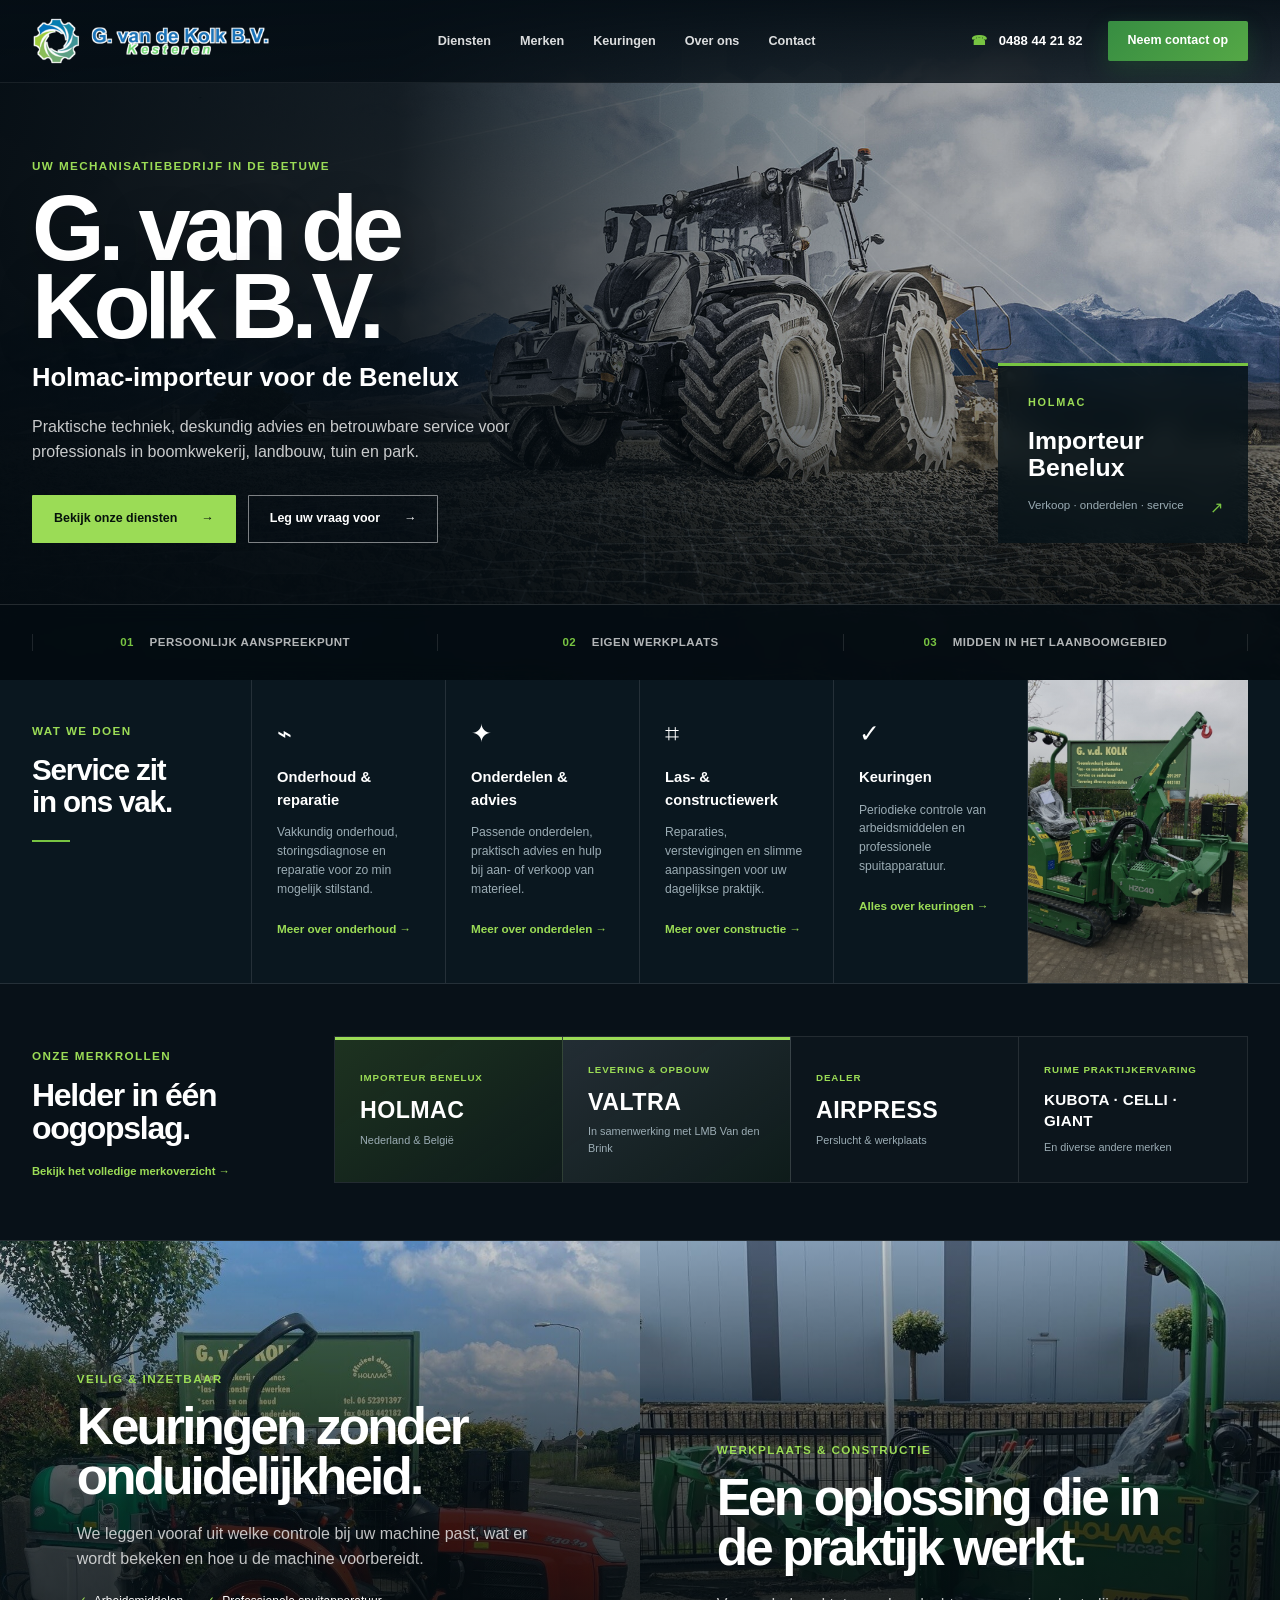
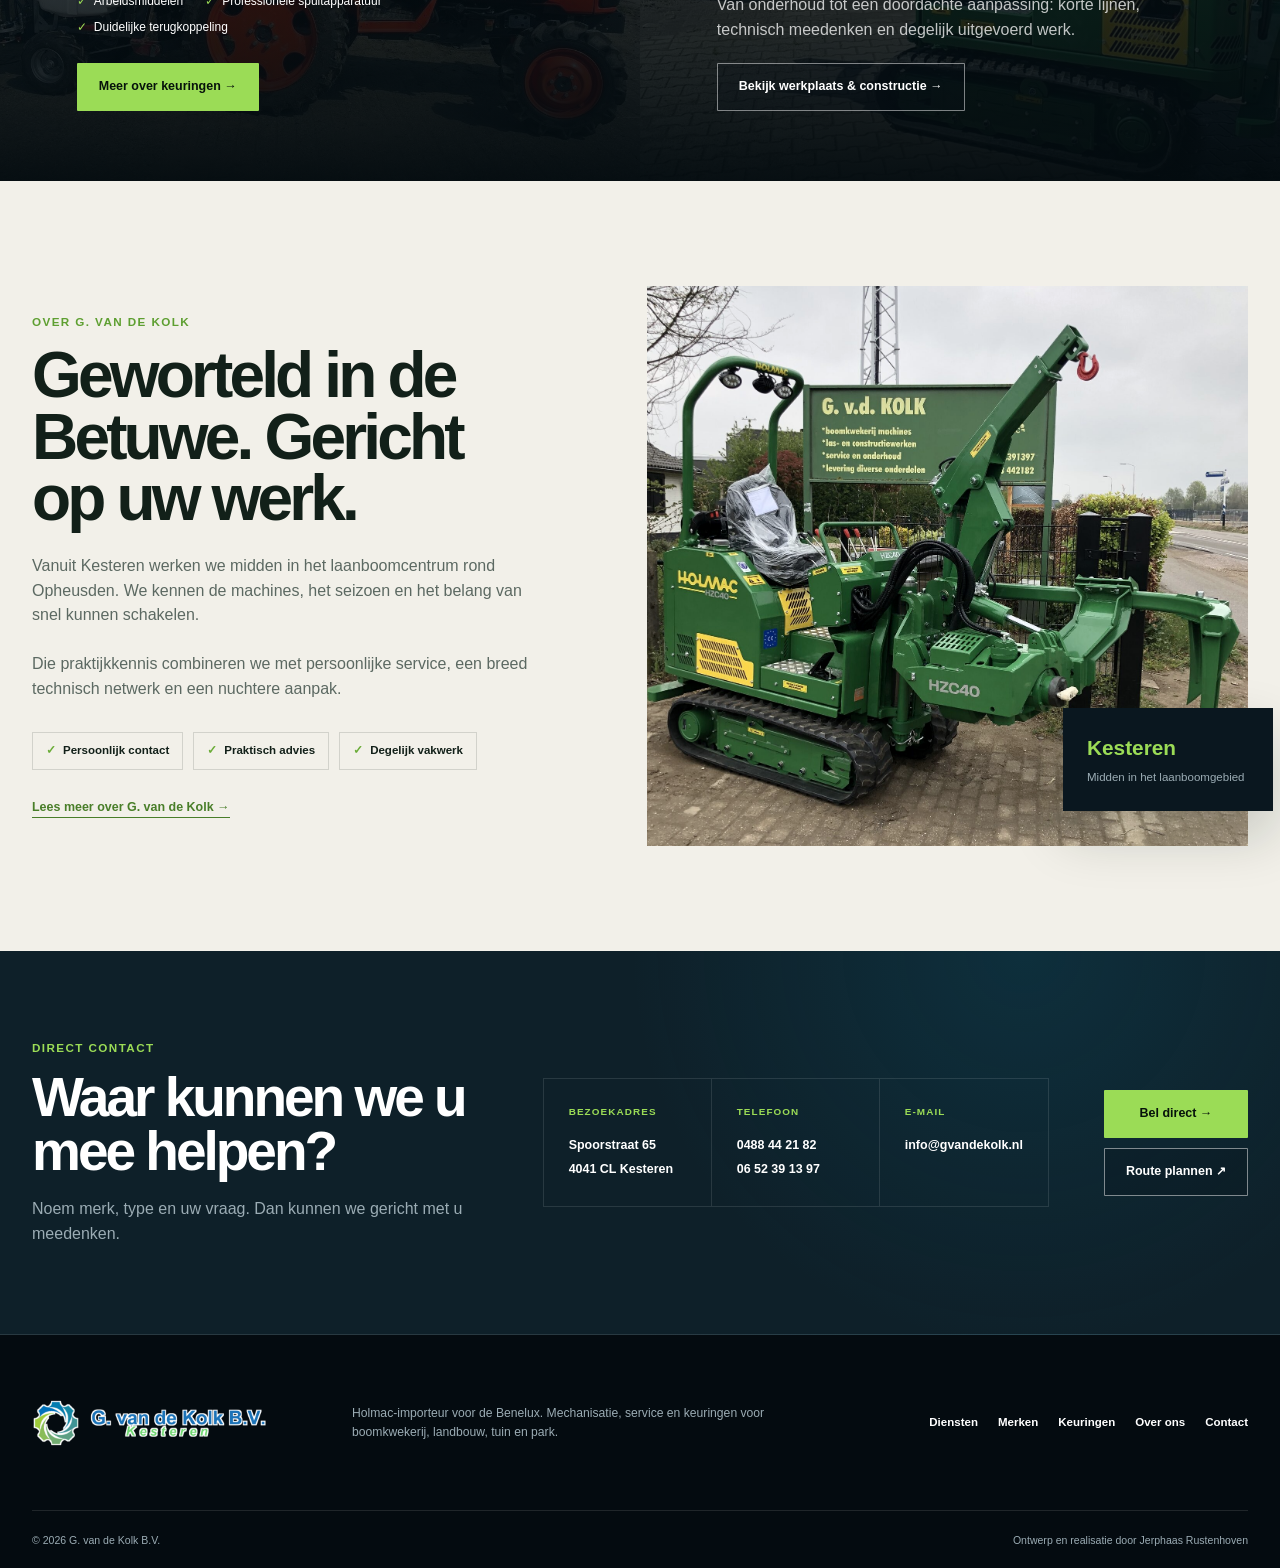
==== index.html @ 6b0a61cb "Publiceer tijdelijke proefsite" ====
<!doctype html>
<html lang="nl">
<head>
  <meta charset="utf-8" />
  <meta name="viewport" content="width=device-width, initial-scale=1" />
  <meta name="description" content="G. van de Kolk B.V. in Kesteren: Holmac-importeur voor de Benelux, mechanisatie, service, onderhoud, constructiewerk, onderdelen en keuringen." />
  <meta name="robots" content="noindex, nofollow, noarchive" />
  <meta name="theme-color" content="#08131b" />
  <title>G. van de Kolk B.V. | Holmac-importeur Benelux</title>
  <link rel="canonical" href="https://www.gvandekolk.nl/" />
  <meta property="og:locale" content="nl_NL" />
  <meta property="og:type" content="website" />
  <meta property="og:title" content="G. van de Kolk B.V. | Holmac-importeur Benelux" />
  <meta property="og:description" content="Mechanisatie, service, constructiewerk, onderdelen en keuringen. Holmac-importeur voor Nederland en België." />
  <meta property="og:url" content="https://www.gvandekolk.nl/" />
  <link rel="icon" href="assets/logo-gvd-kolk.png" type="image/png" />
  <link rel="preload" href="assets/old-site-media/valtra-n-series-hero.jpg" as="image" fetchpriority="high" />
  <script>document.documentElement.classList.add('js');</script>
  <link rel="stylesheet" href="dark.css?v=20260715-5" />
  <script src="app.js?v=20260714-4" defer></script>
  <script type="application/ld+json">
    {
      "@context": "https://schema.org",
      "@type": "LocalBusiness",
      "name": "G. van de Kolk B.V.",
      "url": "https://www.gvandekolk.nl/",
      "logo": "https://www.gvandekolk.nl/assets/logo-gvd-kolk.png",
      "description": "Holmac-importeur voor de Benelux en mechanisatiebedrijf voor boomkwekerij, landbouw, tuin en park.",
      "telephone": "+31 488 442182",
      "email": "info@gvandekolk.nl",
      "address": {
        "@type": "PostalAddress",
        "streetAddress": "Spoorstraat 65",
        "postalCode": "4041 CL",
        "addressLocality": "Kesteren",
        "addressCountry": "NL"
      },
      "areaServed": ["Nederland", "België"]
    }
  </script>
</head>
<body class="dark-site">
  <a class="skip-link" href="#inhoud">Direct naar de inhoud</a>

  <header class="site-header" data-header>
    <div class="shell header-inner">
      <a class="brand" href="#top" aria-label="G. van de Kolk B.V. - naar boven">
        <img src="assets/logo-gvd-kolk.png" width="700" height="144" alt="G. van de Kolk B.V." />
      </a>
      <button class="menu-button" type="button" aria-expanded="false" aria-controls="main-nav" data-menu-button>
        <span></span><span></span><span></span><span class="sr-only">Menu</span>
      </button>
      <nav class="main-nav" id="main-nav" aria-label="Hoofdnavigatie" data-menu>
        <a href="diensten.html">Diensten</a>
        <a href="merken.html">Merken</a>
        <a href="keuringen.html">Keuringen</a>
        <a href="over-ons.html">Over ons</a>
        <a href="#contact">Contact</a>
      </nav>
      <a class="header-phone" href="tel:+31488442182"><span aria-hidden="true">☎</span> 0488 44 21 82</a>
      <a class="header-cta" href="#contact">Neem contact op</a>
    </div>
  </header>

  <main id="inhoud">
    <section class="hero-v2" id="top" aria-labelledby="hero-title">
      <div class="hero-v2-image" role="img" aria-label="Valtra N-serie trekker aan het werk in het veld"></div>
      <div class="hero-v2-overlay"></div>
      <div class="shell hero-v2-inner">
        <div class="hero-v2-copy reveal">
          <p class="hero-kicker">Uw mechanisatiebedrijf in de Betuwe</p>
          <h1 id="hero-title">G. van de<br />Kolk B.V.</h1>
          <strong class="hero-subtitle">Holmac-importeur voor de Benelux</strong>
          <p>Praktische techniek, deskundig advies en betrouwbare service voor professionals in boomkwekerij, landbouw, tuin en park.</p>
          <div class="button-row">
            <a class="button button-primary" href="diensten.html">Bekijk onze diensten <span aria-hidden="true">→</span></a>
            <a class="button button-ghost" href="#contact">Leg uw vraag voor <span aria-hidden="true">→</span></a>
          </div>
        </div>
        <a class="hero-importer reveal reveal-delay" href="merken.html">
          <span>HOLMAC</span>
          <strong>Importeur<br />Benelux</strong>
          <small>Verkoop · onderdelen · service</small>
          <i aria-hidden="true">↗</i>
        </a>
      </div>
      <div class="hero-v2-bottom">
        <div class="shell hero-bottom-inner">
          <span><b>01</b> Persoonlijk aanspreekpunt</span>
          <span><b>02</b> Eigen werkplaats</span>
          <span><b>03</b> Midden in het laanboomgebied</span>
        </div>
      </div>
    </section>

    <section class="service-band" id="diensten" aria-labelledby="services-title">
      <div class="shell service-band-grid">
        <div class="service-band-title reveal">
          <p class="section-label">Wat we doen</p>
          <h2 id="services-title">Service zit<br />in ons vak.</h2>
          <span class="accent-line"></span>
        </div>
        <article class="service-mini reveal reveal-delay">
          <span class="service-icon" aria-hidden="true">⌁</span>
          <h3>Onderhoud &amp; reparatie</h3>
          <p>Vakkundig onderhoud, storingsdiagnose en reparatie voor zo min mogelijk stilstand.</p>
          <a href="diensten.html#onderhoud">Meer over onderhoud →</a>
        </article>
        <article class="service-mini reveal">
          <span class="service-icon" aria-hidden="true">✦</span>
          <h3>Onderdelen &amp; advies</h3>
          <p>Passende onderdelen, praktisch advies en hulp bij aan- of verkoop van materieel.</p>
          <a href="diensten.html#onderdelen">Meer over onderdelen →</a>
        </article>
        <article class="service-mini reveal reveal-delay">
          <span class="service-icon" aria-hidden="true">⌗</span>
          <h3>Las- &amp; constructiewerk</h3>
          <p>Reparaties, verstevigingen en slimme aanpassingen voor uw dagelijkse praktijk.</p>
          <a href="diensten.html#constructie">Meer over constructie →</a>
        </article>
        <article class="service-mini reveal">
          <span class="service-icon" aria-hidden="true">✓</span>
          <h3>Keuringen</h3>
          <p>Periodieke controle van arbeidsmiddelen en professionele spuitapparatuur.</p>
          <a href="keuringen.html">Alles over keuringen →</a>
        </article>
        <div class="service-band-image" role="img" aria-label="Holmac boomkwekerijmachine"></div>
      </div>
    </section>

    <section class="brand-band" id="merkpartners" aria-labelledby="brands-title">
      <div class="shell brand-band-inner">
        <div class="brand-band-heading reveal">
          <p class="section-label">Onze merkrollen</p>
          <h2 id="brands-title">Helder in één oogopslag.</h2>
          <a class="band-link" href="merken.html">Bekijk het volledige merkoverzicht →</a>
        </div>
        <div class="brand-role-grid">
          <article class="brand-role brand-role-featured reveal">
            <span>Importeur Benelux</span><strong>HOLMAC</strong><small>Nederland &amp; België</small>
          </article>
          <article class="brand-role brand-role-featured brand-role-valtra reveal reveal-delay">
            <span>Levering &amp; opbouw</span><strong>VALTRA</strong><small>In samenwerking met LMB Van den Brink</small>
          </article>
          <article class="brand-role reveal">
            <span>Dealer</span><strong>AIRPRESS</strong><small>Perslucht &amp; werkplaats</small>
          </article>
          <article class="brand-role brand-role-more reveal reveal-delay">
            <span>Ruime praktijkervaring</span><strong>KUBOTA · CELLI · GIANT</strong><small>En diverse andere merken</small>
          </article>
        </div>
      </div>
    </section>

    <section class="feature-grid" aria-label="Keuringen en werkplaats">
      <article class="feature-panel feature-keuringen reveal">
        <div class="feature-panel-image feature-image-keuringen"></div>
        <div class="feature-panel-shade"></div>
        <div class="feature-panel-content">
          <p class="section-label">Veilig &amp; inzetbaar</p>
          <h2>Keuringen zonder onduidelijkheid.</h2>
          <p>We leggen vooraf uit welke controle bij uw machine past, wat er wordt bekeken en hoe u de machine voorbereidt.</p>
          <ul><li>Arbeidsmiddelen</li><li>Professionele spuitapparatuur</li><li>Duidelijke terugkoppeling</li></ul>
          <a class="button button-primary" href="keuringen.html">Meer over keuringen →</a>
        </div>
      </article>
      <article class="feature-panel feature-workshop reveal reveal-delay">
        <div class="feature-panel-image feature-image-workshop"></div>
        <div class="feature-panel-shade"></div>
        <div class="feature-panel-content">
          <p class="section-label">Werkplaats &amp; constructie</p>
          <h2>Een oplossing die in de praktijk werkt.</h2>
          <p>Van onderhoud tot een doordachte aanpassing: korte lijnen, technisch meedenken en degelijk uitgevoerd werk.</p>
          <a class="button button-ghost" href="diensten.html#constructie">Bekijk werkplaats &amp; constructie →</a>
        </div>
      </article>
    </section>

    <section class="about-v2" id="over-ons" aria-labelledby="about-title">
      <div class="shell about-v2-grid">
        <div class="about-v2-copy reveal">
          <p class="section-label">Over G. van de Kolk</p>
          <h2 id="about-title">Geworteld in de Betuwe. Gericht op uw werk.</h2>
          <p>Vanuit Kesteren werken we midden in het laanboomcentrum rond Opheusden. We kennen de machines, het seizoen en het belang van snel kunnen schakelen.</p>
          <p>Die praktijkkennis combineren we met persoonlijke service, een breed technisch netwerk en een nuchtere aanpak.</p>
          <div class="about-checks"><span>Persoonlijk contact</span><span>Praktisch advies</span><span>Degelijk vakwerk</span></div>
          <a class="about-more" href="over-ons.html">Lees meer over G. van de Kolk →</a>
        </div>
        <div class="about-v2-visual reveal reveal-delay">
          <img src="assets/old-site-media/IMG_6449-scaled.jpg" width="1553" height="1600" loading="lazy" decoding="async" alt="Holmac machine bij G. van de Kolk" />
          <div><strong>Kesteren</strong><span>Midden in het laanboomgebied</span></div>
        </div>
      </div>
    </section>

    <section class="contact-v2" id="contact" aria-labelledby="contact-title">
      <div class="shell contact-v2-grid">
        <div class="contact-v2-title reveal">
          <p class="section-label">Direct contact</p>
          <h2 id="contact-title">Waar kunnen we u mee helpen?</h2>
          <p>Noem merk, type en uw vraag. Dan kunnen we gericht met u meedenken.</p>
        </div>
        <div class="contact-v2-details reveal reveal-delay">
          <div><span>Bezoekadres</span><strong>Spoorstraat 65<br />4041 CL Kesteren</strong></div>
          <div><span>Telefoon</span><strong><a href="tel:+31488442182">0488 44 21 82</a><br /><a href="tel:+31652391397">06 52 39 13 97</a></strong></div>
          <div><span>E-mail</span><strong><a href="mailto:info@gvandekolk.nl">info@gvandekolk.nl</a></strong></div>
        </div>
        <div class="contact-v2-actions reveal">
          <a class="button button-primary" href="tel:+31488442182">Bel direct →</a>
          <a class="button button-ghost" href="https://www.google.com/maps/search/?api=1&amp;query=Spoorstraat+65+Kesteren" target="_blank" rel="noreferrer">Route plannen ↗</a>
        </div>
      </div>
    </section>
  </main>

  <footer class="site-footer">
    <div class="shell footer-main">
      <a class="brand footer-brand" href="#top"><img src="assets/logo-gvd-kolk.png" width="700" height="144" loading="lazy" decoding="async" alt="G. van de Kolk B.V." /></a>
      <p>Holmac-importeur voor de Benelux. Mechanisatie, service en keuringen voor boomkwekerij, landbouw, tuin en park.</p>
      <nav aria-label="Voettekst navigatie"><a href="diensten.html">Diensten</a><a href="merken.html">Merken</a><a href="keuringen.html">Keuringen</a><a href="over-ons.html">Over ons</a><a href="#contact">Contact</a></nav>
    </div>
    <div class="shell footer-bottom"><span>© <span data-year></span> G. van de Kolk B.V.</span><span>Ontwerp en realisatie door Jerphaas Rustenhoven</span></div>
  </footer>
</body>
</html>
---- dark.css ----
:root {
  --night: #071119;
  --night-2: #0a171f;
  --night-3: #0e2029;
  --panel: #10232d;
  --green: #78c442;
  --green-bright: #9bdc56;
  --blue: #098ecb;
  --white: #fff;
  --text: #e7edf0;
  --muted: #9bacb4;
  --line: rgba(255,255,255,.11);
  --shell: min(1280px, calc(100% - 64px));
}

* { box-sizing: border-box; }
html { scroll-behavior: smooth; }
body { margin: 0; color: var(--text); background: var(--night); font-family: "Segoe UI Variable", "Segoe UI", Arial, sans-serif; line-height: 1.55; -webkit-font-smoothing: antialiased; }
img { display: block; max-width: 100%; }
a { color: inherit; text-decoration: none; }
button { font: inherit; }
:focus-visible { outline: 3px solid var(--green-bright); outline-offset: 4px; }
.shell { width: var(--shell); margin-inline: auto; }
.sr-only { position: absolute; width: 1px; height: 1px; padding: 0; margin: -1px; overflow: hidden; clip: rect(0,0,0,0); white-space: nowrap; border: 0; }
.skip-link { position: fixed; top: 10px; left: 10px; z-index: 1000; padding: 11px 16px; color: var(--night); background: var(--green-bright); transform: translateY(-150%); }
.skip-link:focus { transform: translateY(0); }

.site-header { position: fixed; inset: 0 0 auto; z-index: 100; border-bottom: 1px solid rgba(255,255,255,.08); background: linear-gradient(180deg, rgba(5,14,21,.97), rgba(5,14,21,.82)); transition: background .25s ease, box-shadow .25s ease; }
.site-header.is-scrolled { background: rgba(5,14,21,.97); box-shadow: 0 12px 34px rgba(0,0,0,.28); backdrop-filter: blur(16px); }
.header-inner { min-height: 82px; display: grid; grid-template-columns: 250px 1fr auto auto; gap: 25px; align-items: center; }
.brand img { width: 238px; height: auto; }
.main-nav { display: flex; justify-content: center; align-items: center; gap: 29px; }
.main-nav a { position: relative; padding: 29px 0 27px; color: rgba(255,255,255,.86); font-size: .79rem; font-weight: 750; }
.main-nav a::after { content: ""; position: absolute; left: 0; right: 100%; bottom: 20px; height: 2px; background: var(--green); transition: right .2s ease; }
.main-nav a:hover, .main-nav a:focus-visible { color: white; }
.main-nav a:hover::after, .main-nav a:focus-visible::after { right: 0; }
.header-phone { color: white; font-size: .82rem; font-weight: 750; white-space: nowrap; }
.header-phone span { margin-right: 8px; color: var(--green); }
.header-cta { min-height: 40px; display: inline-flex; align-items: center; justify-content: center; padding: 0 20px; border-radius: 2px; color: white; background: linear-gradient(135deg, #378d42, #55a846); font-size: .78rem; font-weight: 800; box-shadow: 0 8px 25px rgba(43,139,57,.24); transition: transform .2s ease, filter .2s ease; }
.header-cta:hover { transform: translateY(-2px); filter: brightness(1.1); }
.menu-button { display: none; width: 46px; height: 46px; border: 1px solid rgba(255,255,255,.28); background: transparent; }
.menu-button > span:not(.sr-only) { display: block; width: 22px; height: 2px; margin: 5px auto; background: white; transition: transform .2s ease, opacity .2s ease; }

.hero-v2 { position: relative; min-height: 680px; display: flex; align-items: center; overflow: hidden; background: #0b151b; }
.hero-v2-image { position: absolute; inset: 0; background: url("assets/old-site-media/valtra-n-series-hero.jpg") 50% 52% / cover no-repeat; animation: heroDrift 16s ease-in-out infinite alternate; }
.hero-v2-overlay { position: absolute; inset: 0; background: linear-gradient(90deg, rgba(4,12,18,.98) 0%, rgba(4,12,18,.91) 31%, rgba(4,12,18,.42) 62%, rgba(4,12,18,.16) 100%), linear-gradient(0deg, rgba(3,10,14,.78), transparent 52%); }
.hero-v2-inner { position: relative; z-index: 2; display: grid; grid-template-columns: minmax(0, 620px) 1fr; gap: 80px; align-items: end; padding: 125px 0 105px; }
.hero-v2-copy { max-width: 610px; }
.hero-kicker, .section-label { margin: 0 0 14px; color: var(--green-bright); font-size: .73rem; font-weight: 850; letter-spacing: .12em; text-transform: uppercase; }
.hero-v2 h1 { margin: 0; color: white; font-size: clamp(4.7rem, 7.3vw, 7.2rem); line-height: .83; letter-spacing: -.065em; text-shadow: 0 10px 38px rgba(0,0,0,.28); }
.hero-subtitle { display: block; margin-top: 18px; color: white; font-size: clamp(1.25rem, 2vw, 1.75rem); line-height: 1.2; }
.hero-v2-copy > p:last-of-type { max-width: 530px; margin: 22px 0 0; color: rgba(255,255,255,.78); font-size: 1rem; }
.button-row { display: flex; flex-wrap: wrap; gap: 12px; margin-top: 30px; }
.button { min-height: 48px; display: inline-flex; align-items: center; justify-content: center; gap: 24px; padding: 0 21px; border: 1px solid transparent; border-radius: 1px; font-size: .78rem; font-weight: 800; transition: transform .2s ease, background .2s ease, border-color .2s ease; }
.button:hover { transform: translateY(-2px); }
.button-primary { color: #06120b; background: var(--green-bright); }
.button-primary:hover { background: #b3eb75; }
.button-ghost { color: white; border-color: rgba(255,255,255,.48); background: rgba(8,18,24,.25); }
.button-ghost:hover { border-color: white; background: rgba(255,255,255,.11); }
.hero-importer { position: relative; align-self: end; justify-self: end; width: 250px; padding: 28px 30px; border-top: 3px solid var(--green); background: rgba(6,18,24,.83); box-shadow: 0 24px 60px rgba(0,0,0,.3); backdrop-filter: blur(12px); transition: transform .25s ease, background .25s ease; }
.hero-importer:hover { transform: translateY(-5px); background: rgba(8,28,34,.94); }
.hero-importer span { display: block; color: var(--green-bright); font-size: .68rem; font-weight: 900; letter-spacing: .16em; }
.hero-importer strong { display: block; margin-top: 18px; color: white; font-size: 1.55rem; line-height: 1.08; }
.hero-importer small { display: block; margin-top: 15px; color: var(--muted); font-size: .72rem; }
.hero-importer i { position: absolute; right: 25px; bottom: 22px; color: var(--green); font-style: normal; }
.hero-v2-bottom { position: absolute; z-index: 3; inset: auto 0 0; border-top: 1px solid rgba(255,255,255,.13); background: rgba(4,13,19,.84); backdrop-filter: blur(10px); }
.hero-bottom-inner { min-height: 75px; display: grid; grid-template-columns: repeat(3, 1fr); align-items: center; }
.hero-bottom-inner span { padding: 0 30px; border-left: 1px solid var(--line); color: rgba(255,255,255,.7); font-size: .72rem; font-weight: 750; letter-spacing: .04em; text-transform: uppercase; text-align: center; }
.hero-bottom-inner span:last-child { border-right: 1px solid var(--line); }
.hero-bottom-inner b { margin-right: 12px; color: var(--green); }

.service-band { border-bottom: 1px solid var(--line); background: var(--night-2); }
.service-band-grid { min-height: 265px; display: grid; grid-template-columns: 220px repeat(4, minmax(0,1fr)) 220px; }
.service-band-title, .service-mini { padding: 42px 25px; border-right: 1px solid var(--line); }
.service-band-title { padding-left: 0; }
.service-band-title h2 { margin: 0; color: white; font-size: 1.85rem; line-height: 1.08; letter-spacing: -.04em; }
.accent-line { display: block; width: 38px; height: 2px; margin-top: 22px; background: var(--green); }
.service-mini { position: relative; transition: background .25s ease, transform .25s ease; }
.service-mini:hover { z-index: 2; background: rgba(255,255,255,.035); transform: translateY(-4px); }
.service-icon { display: block; margin-bottom: 19px; color: white; font-size: 1.55rem; line-height: 1; }
.service-mini h3 { margin: 0; color: white; font-size: .92rem; }
.service-mini p { margin: 12px 0 17px; color: var(--muted); font-size: .76rem; }
.service-mini a { color: var(--green-bright); font-size: .73rem; font-weight: 800; }
.service-band-image { background: linear-gradient(rgba(7,16,22,.08), rgba(7,16,22,.45)), url("assets/old-site-media/IMG_6449-scaled.jpg") center 48% / cover no-repeat; }

.brand-band { padding: 52px 0 57px; border-bottom: 1px solid var(--line); background: #081118; }
.brand-band-inner { display: grid; grid-template-columns: 260px 1fr; gap: 42px; align-items: end; }
.brand-band-heading h2 { margin: 0; color: white; font-size: 2rem; line-height: 1.05; letter-spacing: -.04em; }
.band-link { display: inline-block; margin-top: 17px; color: var(--green-bright); font-size: .7rem; font-weight: 800; }
.brand-role-grid { display: grid; grid-template-columns: repeat(4, 1fr); border: 1px solid var(--line); }
.brand-role { min-height: 145px; display: flex; flex-direction: column; justify-content: center; padding: 25px; border-right: 1px solid var(--line); background: rgba(255,255,255,.015); transition: background .25s ease, transform .25s ease; }
.brand-role:last-child { border-right: 0; }
.brand-role:hover { z-index: 2; background: rgba(255,255,255,.05); transform: translateY(-3px); }
.brand-role-featured { box-shadow: inset 0 3px 0 var(--green-bright); background: linear-gradient(145deg, rgba(120,196,66,.19), rgba(120,196,66,.05)); }
.brand-role-valtra { background: linear-gradient(145deg, rgba(143,158,166,.2), rgba(120,196,66,.06)); }
.brand-role span { color: var(--green-bright); font-size: .61rem; font-weight: 850; letter-spacing: .09em; text-transform: uppercase; }
.brand-role strong { margin-top: 13px; color: white; font-size: 1.45rem; line-height: 1.1; letter-spacing: .02em; }
.brand-role small { margin-top: 8px; color: var(--muted); font-size: .68rem; }
.brand-role-more strong { font-size: .95rem; line-height: 1.35; }

.feature-grid { display: grid; grid-template-columns: 1fr 1fr; background: #050d12; }
.feature-panel { position: relative; min-height: 540px; display: flex; align-items: flex-end; overflow: hidden; }
.feature-panel-image, .feature-panel-shade { position: absolute; inset: 0; }
.feature-panel-image { background-position: center; background-size: cover; transition: transform .8s ease; }
.feature-panel:hover .feature-panel-image { transform: scale(1.035); }
.feature-image-keuringen { background-image: url("assets/old-site-media/Kubota-spuit.jpg"); background-position: center 56%; }
.feature-image-workshop { background-image: url("assets/old-site-media/Holmac-HZC-32-40.jpg"); }
.feature-panel-shade { background: linear-gradient(0deg, rgba(3,11,15,.98) 0%, rgba(4,13,18,.78) 49%, rgba(4,13,18,.2) 100%); }
.feature-panel-content { position: relative; z-index: 2; max-width: 630px; padding: 70px clamp(38px, 6vw, 90px); }
.feature-panel-content h2 { max-width: 510px; margin: 0; color: white; font-size: clamp(2.2rem, 4vw, 3.5rem); line-height: .98; letter-spacing: -.055em; }
.feature-panel-content > p:not(.section-label) { max-width: 520px; margin: 20px 0; color: rgba(255,255,255,.75); }
.feature-panel-content ul { display: flex; flex-wrap: wrap; gap: 8px 22px; margin: 0 0 26px; padding: 0; color: white; font-size: .75rem; list-style: none; }
.feature-panel-content li::before { content: "✓"; margin-right: 7px; color: var(--green-bright); }

.about-v2 { padding: 105px 0; background: #f2f0e9; color: #122019; }
.about-v2-grid { display: grid; grid-template-columns: minmax(0, .85fr) minmax(420px, 1fr); gap: 105px; align-items: center; }
.about-v2 .section-label { color: #5e9f31; }
.about-v2 h2 { max-width: 610px; margin: 0; font-size: clamp(2.8rem, 5vw, 4.75rem); line-height: .96; letter-spacing: -.06em; }
.about-v2-copy > p:not(.section-label) { max-width: 620px; margin: 24px 0 0; color: #5c6962; }
.about-checks { display: flex; flex-wrap: wrap; gap: 10px; margin-top: 30px; }
.about-checks span { padding: 9px 13px; border: 1px solid rgba(18,32,25,.14); font-size: .72rem; font-weight: 800; }
.about-checks span::before { content: "✓"; margin-right: 7px; color: #6aac37; }
.about-more { display: inline-block; margin-top: 28px; color: #497e29; border-bottom: 1px solid currentColor; font-size: .78rem; font-weight: 850; }
.about-v2-visual { position: relative; min-height: 560px; }
.about-v2-visual img { width: 100%; height: 560px; object-fit: cover; object-position: center 42%; filter: saturate(.85) contrast(1.03); }
.about-v2-visual > div { position: absolute; right: -25px; bottom: 35px; width: 210px; padding: 24px; color: white; background: var(--night-2); box-shadow: 0 24px 55px rgba(12,28,20,.2); }
.about-v2-visual strong, .about-v2-visual span { display: block; }
.about-v2-visual strong { color: var(--green-bright); font-size: 1.3rem; }
.about-v2-visual span { margin-top: 5px; color: var(--muted); font-size: .72rem; }

.contact-v2 { padding: 88px 0; border-bottom: 1px solid var(--line); background: radial-gradient(circle at 80% 0%, rgba(13,107,137,.2), transparent 36%), var(--night-3); }
.contact-v2-grid { display: grid; grid-template-columns: minmax(0, .9fr) minmax(440px, 1fr) auto; gap: 55px; align-items: center; }
.contact-v2 h2 { max-width: 560px; margin: 0; color: white; font-size: clamp(2.3rem, 4.3vw, 4rem); line-height: .98; letter-spacing: -.055em; }
.contact-v2-title > p:last-child { max-width: 500px; margin: 18px 0 0; color: var(--muted); }
.contact-v2-details { display: grid; grid-template-columns: repeat(3, 1fr); border: 1px solid var(--line); }
.contact-v2-details > div { min-height: 125px; padding: 25px; border-right: 1px solid var(--line); }
.contact-v2-details > div:last-child { border-right: 0; }
.contact-v2-details span { display: block; margin-bottom: 12px; color: var(--green-bright); font-size: .62rem; font-weight: 850; letter-spacing: .11em; text-transform: uppercase; }
.contact-v2-details strong { color: white; font-size: .78rem; line-height: 1.65; }
.contact-v2-actions { display: flex; flex-direction: column; gap: 10px; }

.site-footer { color: var(--muted); background: #040b10; }
.footer-main { min-height: 175px; display: grid; grid-template-columns: 260px 1fr auto; gap: 60px; align-items: center; }
.footer-brand img { width: 235px; }
.footer-main p { max-width: 430px; font-size: .76rem; }
.footer-main nav { display: flex; flex-wrap: wrap; gap: 20px; color: white; font-size: .72rem; font-weight: 750; }
.footer-main nav a:hover { color: var(--green-bright); }
.footer-bottom { min-height: 58px; display: flex; align-items: center; justify-content: space-between; border-top: 1px solid var(--line); font-size: .66rem; }

.reveal { opacity: 1; transform: none; transition: opacity .65s ease, transform .65s ease; }
.js .reveal { opacity: 0; transform: translateY(22px); }
.js .reveal.is-visible { opacity: 1; transform: translateY(0); }
.reveal-delay { transition-delay: .12s; }
@keyframes heroDrift { from { transform: scale(1.01); } to { transform: scale(1.055); } }

/* Shared content pages */
.main-nav a[aria-current="page"] { color: white; }
.main-nav a[aria-current="page"]::after { right: 0; }
.subpage-hero { position: relative; min-height: 560px; display: flex; align-items: flex-end; overflow: hidden; background-color: var(--night); background-position: center; background-size: cover; }
.subpage-hero-services { background-image: url("assets/old-site-media/IMG_6449-scaled.jpg"); background-position: center 47%; }
.subpage-hero-brands { background-image: url("assets/old-site-media/valtra-n-series-hero.jpg"); background-position: center 52%; }
.subpage-hero-about { background-image: url("assets/old-site-media/Holmac-zomer-2025.jpg"); background-position: center 42%; }
.subpage-hero-overlay { position: absolute; inset: 0; background: linear-gradient(90deg, rgba(4,12,18,.96) 0%, rgba(4,12,18,.75) 48%, rgba(4,12,18,.28) 100%), linear-gradient(0deg, rgba(4,12,18,.75), transparent 52%); }
.subpage-hero-inner { position: relative; z-index: 2; padding: 175px 0 85px; }
.breadcrumb { display: flex; align-items: center; gap: 8px; margin-bottom: 36px; color: rgba(255,255,255,.58); font-size: .72rem; }
.breadcrumb a { color: var(--green-bright); }
.subpage-hero h1 { max-width: 950px; margin: 0; color: white; font-size: clamp(3.8rem, 7vw, 6.5rem); line-height: .91; letter-spacing: -.065em; }
.subpage-hero-inner > p:last-child { max-width: 700px; margin: 24px 0 0; color: rgba(255,255,255,.78); font-size: 1.08rem; }

.content-section { padding: 105px 0; }
.content-light { color: #122019; background: #f2f0e9; }
.content-light .section-label { color: #5d9e31; }
.split-intro { display: grid; grid-template-columns: minmax(0, .8fr) minmax(0, 1.2fr); gap: 100px; align-items: start; }
.split-intro h2, .section-heading-wide h2 { margin: 0; font-size: clamp(2.8rem, 5vw, 4.7rem); line-height: .96; letter-spacing: -.06em; }
.split-intro-copy { padding-top: 30px; }
.split-intro-copy > p { margin: 0 0 20px; color: #5c6962; font-size: 1rem; }
.split-intro-copy .button { margin-top: 14px; }
.section-heading-wide { display: flex; justify-content: space-between; gap: 70px; align-items: end; margin-bottom: 52px; }
.section-heading-wide > p { max-width: 480px; margin: 0 0 8px; color: var(--muted); }
.content-light .section-heading-wide > p { color: #5c6962; }

.detail-service-grid { display: grid; grid-template-columns: 1fr 1fr; margin-top: 80px; border: 1px solid rgba(18,32,25,.14); }
.detail-service-card { min-height: 480px; padding: 55px; border-right: 1px solid rgba(18,32,25,.14); border-bottom: 1px solid rgba(18,32,25,.14); background: #fff; }
.detail-service-card:nth-child(even) { border-right: 0; }
.detail-service-card:nth-last-child(-n+2) { border-bottom: 0; }
.detail-number { display: inline-flex; align-items: center; justify-content: center; width: 42px; height: 42px; margin-bottom: 35px; color: #18251d; background: var(--green-bright); font-size: .7rem; font-weight: 900; }
.detail-service-card h2 { max-width: 520px; margin: 0; font-size: 2.25rem; line-height: 1.05; letter-spacing: -.045em; }
.detail-service-card > p { max-width: 590px; margin: 19px 0; color: #5c6962; }
.detail-service-card ul, .partner-detail-card ul { display: grid; gap: 10px; margin: 24px 0 30px; padding: 0; list-style: none; }
.detail-service-card li, .partner-detail-card li { padding-top: 10px; border-top: 1px solid rgba(18,32,25,.12); font-size: .82rem; font-weight: 700; }
.detail-service-card li::before, .partner-detail-card li::before { content: "✓"; margin-right: 10px; color: #68aa36; }
.detail-service-card > a, .partner-detail-card > a { color: #518b2d; font-size: .78rem; font-weight: 850; }
.detail-service-card-image { background-position: center; background-size: cover; }
.detail-image-maintenance { background-image: linear-gradient(rgba(6,17,23,.12), rgba(6,17,23,.38)), url("assets/old-site-media/IMG_7558-scaled.jpg"); }

.sector-detail-section { padding: 100px 0; background: var(--night-2); }
.sector-detail-grid { display: grid; grid-template-columns: repeat(3, 1fr); }
.sector-detail { position: relative; min-height: 430px; display: flex; align-items: flex-end; overflow: hidden; padding: 36px; border-right: 1px solid var(--line); background-position: center; background-size: cover; }
.sector-detail:last-child { border-right: 0; }
.sector-detail::after { content: ""; position: absolute; inset: 0; background: linear-gradient(0deg, rgba(3,11,15,.96), rgba(4,13,18,.12)); }
.sector-detail-boom { background-image: url("assets/old-site-media/Holmac-HZC-32-40.jpg"); }
.sector-detail-land { background-image: url("assets/old-site-media/IMG_7558-scaled.jpg"); }
.sector-detail-park { background-image: url("assets/old-site-media/Kubota-B2311-1.jpg"); }
.sector-detail > span { position: absolute; z-index: 2; top: 26px; right: 28px; color: var(--green-bright); font-size: .72rem; font-weight: 900; }
.sector-detail > div { position: relative; z-index: 2; }
.sector-detail h3 { margin: 0; color: white; font-size: 1.55rem; }
.sector-detail p { margin: 10px 0 0; color: rgba(255,255,255,.7); font-size: .82rem; }

.process-detail-grid { display: grid; grid-template-columns: repeat(4, 1fr); margin-top: 55px; padding: 0; border: 1px solid rgba(18,32,25,.14); list-style: none; }
.process-detail-grid li { min-height: 240px; padding: 34px; border-right: 1px solid rgba(18,32,25,.14); background: #fff; }
.process-detail-grid li:last-child { border-right: 0; }
.process-detail-grid span { color: #68aa36; font-size: .7rem; font-weight: 900; }
.process-detail-grid h3 { margin: 40px 0 8px; font-size: 1.1rem; }
.process-detail-grid p { margin: 0; color: #5c6962; font-size: .82rem; }

.brand-feature-section { padding: 105px 0; background: var(--night-2); }
.brand-feature-grid { display: grid; grid-template-columns: minmax(0, .85fr) minmax(480px, 1.15fr); gap: 90px; align-items: center; }
.brand-feature-copy h2 { margin: 0; color: white; font-size: clamp(4.8rem, 8vw, 7.7rem); line-height: .9; letter-spacing: -.06em; }
.brand-feature-copy > p:not(.section-label) { max-width: 600px; margin: 22px 0 0; color: var(--muted); }
.brand-capabilities { display: flex; flex-wrap: wrap; gap: 9px; margin: 30px 0; }
.brand-capabilities span { padding: 9px 12px; border: 1px solid var(--line); color: white; font-size: .7rem; font-weight: 750; }
.brand-feature-visual { position: relative; min-height: 640px; }
.brand-feature-visual img { width: 100%; height: 640px; object-fit: cover; object-position: center 42%; }
.brand-feature-visual > div { position: absolute; left: -30px; bottom: 35px; min-width: 210px; padding: 24px; border-top: 3px solid var(--green); background: rgba(5,16,22,.94); }
.brand-feature-visual span, .brand-feature-visual strong { display: block; }
.brand-feature-visual span { color: var(--muted); font-size: .68rem; text-transform: uppercase; }
.brand-feature-visual strong { margin-top: 6px; color: white; font-size: 1.55rem; }
.partner-detail-grid { display: grid; grid-template-columns: minmax(0, 1.28fr) minmax(330px, .72fr); margin-top: 62px; border: 1px solid rgba(18,32,25,.14); }
.partner-detail-card { min-height: 620px; padding: 55px; border-right: 1px solid rgba(18,32,25,.14); background: white; }
.partner-detail-card:last-child { border-right: 0; }
.partner-detail-card > span { display: inline-block; padding: 7px 10px; color: #102018; background: var(--green-bright); font-size: .65rem; font-weight: 900; letter-spacing: .09em; text-transform: uppercase; }
.partner-detail-card h2 { margin: 35px 0 0; font-size: 3rem; letter-spacing: -.04em; }
.partner-detail-card > p { color: #5c6962; }
.partner-detail-valtra { position: relative; display: flex; align-items: flex-end; overflow: hidden; padding: 0; color: white; background: #08131b url("assets/old-site-media/valtra-n-series-hero.jpg") 64% center / cover no-repeat; }
.partner-detail-valtra::after { content: ""; position: absolute; inset: 0; background: linear-gradient(0deg, rgba(3,11,15,.98) 0%, rgba(3,11,15,.9) 43%, rgba(3,11,15,.16) 82%), linear-gradient(90deg, rgba(3,11,15,.55), transparent 70%); }
.partner-detail-valtra-content { position: relative; z-index: 2; width: 100%; padding: 280px 55px 48px; }
.partner-detail-valtra-content > span { display: inline-block; padding: 7px 10px; color: #102018; background: var(--green-bright); font-size: .65rem; font-weight: 900; letter-spacing: .09em; text-transform: uppercase; }
.partner-detail-valtra h2 { margin: 24px 0 12px; color: white; font-size: clamp(3.8rem, 6vw, 5.8rem); line-height: .9; }
.partner-detail-valtra-content > p { max-width: 720px; margin: 0 0 12px; color: rgba(255,255,255,.74); }
.partner-detail-valtra-content > .partner-detail-lead { color: white; font-size: 1.02rem; font-weight: 700; }
.partner-detail-valtra ul { grid-template-columns: 1fr 1fr; gap: 8px 24px; margin: 24px 0 26px; }
.partner-detail-valtra li { border-color: rgba(255,255,255,.18); color: white; }
.partner-detail-valtra a { color: var(--green-bright); font-size: .78rem; font-weight: 850; }
.partner-detail-airpress { background: #f9faf5; }

.experience-section { padding: 100px 0; background: var(--night-2); }
.experience-grid { display: grid; grid-template-columns: minmax(0, .7fr) minmax(0, 1.3fr); gap: 80px; align-items: center; }
.experience-grid h2 { margin: 0; color: white; font-size: clamp(2.8rem, 5vw, 4.6rem); line-height: .96; letter-spacing: -.06em; }
.experience-grid p { max-width: 590px; color: var(--muted); }
.experience-brands { display: grid; grid-template-columns: repeat(4, 1fr); border: 1px solid var(--line); }
.experience-brands span { min-height: 92px; display: flex; align-items: center; justify-content: center; border-right: 1px solid var(--line); border-bottom: 1px solid var(--line); color: white; font-size: .8rem; font-weight: 850; letter-spacing: .06em; }
.experience-brands span:nth-child(4n) { border-right: 0; }
.experience-brands span:nth-last-child(-n+4) { border-bottom: 0; }

.story-grid { display: grid; grid-template-columns: minmax(0, .8fr) minmax(480px, 1.2fr); gap: 100px; align-items: center; }
.story-copy h2 { margin: 0; font-size: clamp(3.5rem, 6vw, 5.8rem); line-height: .93; letter-spacing: -.065em; }
.story-copy > p:not(.section-label) { max-width: 620px; margin: 22px 0 0; color: #5c6962; }
.story-visual { position: relative; min-height: 620px; }
.story-visual img:first-child { width: 68%; height: 430px; object-fit: cover; }
.story-visual img:nth-child(2) { position: absolute; right: 0; bottom: 0; width: 48%; height: 390px; object-fit: cover; }
.story-visual > div { position: absolute; left: 30px; bottom: 40px; width: 230px; padding: 23px; color: white; background: var(--night-2); }
.story-visual strong, .story-visual span { display: block; }
.story-visual strong { color: var(--green-bright); font-size: 1.35rem; }
.story-visual span { margin-top: 5px; color: var(--muted); font-size: .7rem; }

.values-section { padding: 100px 0; background: var(--night-2); }
.values-grid { display: grid; grid-template-columns: repeat(3, 1fr); border: 1px solid var(--line); }
.value-card { min-height: 310px; padding: 42px; border-right: 1px solid var(--line); }
.value-card:last-child { border-right: 0; }
.value-card span { color: var(--green-bright); font-size: .7rem; font-weight: 900; }
.value-card h3 { margin: 55px 0 12px; color: white; font-size: 1.5rem; }
.value-card p { margin: 0; color: var(--muted); }

.region-section { padding: 105px 0; color: #122019; background: #e8eadf; }
.region-grid { display: grid; grid-template-columns: 1fr 1fr; gap: 95px; align-items: center; }
.region-image img { width: 100%; height: 620px; object-fit: cover; object-position: center 44%; }
.region-copy .section-label { color: #5d9e31; }
.region-copy h2 { margin: 0; font-size: clamp(3rem, 5.4vw, 5rem); line-height: .95; letter-spacing: -.06em; }
.region-copy > p:not(.section-label) { margin: 22px 0 0; color: #5c6962; }
.region-facts { display: grid; grid-template-columns: repeat(3, 1fr); margin-top: 38px; border: 1px solid rgba(18,32,25,.14); }
.region-facts span { padding: 20px; border-right: 1px solid rgba(18,32,25,.14); color: #68726b; font-size: .68rem; }
.region-facts span:last-child { border-right: 0; }
.region-facts strong { display: block; margin-bottom: 5px; color: #1b2a21; font-size: .95rem; }

/* Dark treatment for the detailed inspections page */
.dark-site .section { --muted: #5c6962; --line: rgba(18,32,25,.14); --forest: #10241b; --cream: #f4f1e9; --paper: #fbfaf6; color: #122019; }
.dark-site .page-hero { background-color: var(--night); }
.dark-site .page-hero::before { filter: saturate(.75) contrast(1.05); }
.dark-site .services-section, .dark-site .prepare-section, .dark-site .faq-section { background: #f2f0e9; color: #122019; }
.dark-site .section:not(.services-section):not(.prepare-section):not(.faq-section) { background: #fbfaf6; color: #122019; }
.dark-site .inspection-detail { box-shadow: 0 16px 40px rgba(9,24,18,.09); }
.dark-site .contact-section { background: var(--night-3); }

@media (max-width: 1180px) {
  .header-inner { grid-template-columns: 220px 1fr auto; }
  .header-cta { display: none; }
  .service-band-grid { grid-template-columns: 200px repeat(4, 1fr); }
  .service-band-image { display: none; }
  .brand-band-inner { grid-template-columns: 1fr; }
  .contact-v2-grid { grid-template-columns: 1fr; }
  .contact-v2-actions { flex-direction: row; }
  .split-intro, .story-grid, .region-grid { gap: 55px; }
  .detail-service-card, .partner-detail-card { padding: 42px; }
  .brand-feature-grid { gap: 55px; }
}

@media (max-width: 960px) {
  :root { --shell: min(calc(100% - 42px), 760px); }
  .header-inner { min-height: 74px; grid-template-columns: 1fr auto; }
  .brand img { width: 205px; }
  .header-phone { display: none; }
  .menu-button { display: block; grid-column: 2; }
  .menu-button[aria-expanded="true"] > span:nth-child(1) { transform: translateY(7px) rotate(45deg); }
  .menu-button[aria-expanded="true"] > span:nth-child(2) { opacity: 0; }
  .menu-button[aria-expanded="true"] > span:nth-child(3) { transform: translateY(-7px) rotate(-45deg); }
  .main-nav { position: absolute; top: 74px; left: 0; right: 0; display: none; flex-direction: column; gap: 0; align-items: stretch; padding: 15px var(--shell-gutter, 21px) 25px; background: rgba(5,14,21,.98); box-shadow: 0 24px 35px rgba(0,0,0,.3); }
  .main-nav.is-open { display: flex; }
  .main-nav a { padding: 14px 21px; border-bottom: 1px solid var(--line); }
  .main-nav a::after { display: none; }
  .hero-v2 { min-height: 760px; }
  .hero-v2-inner { grid-template-columns: 1fr; padding: 135px 0 135px; }
  .hero-importer { display: none; }
  .hero-bottom-inner { grid-template-columns: 1fr 1fr; }
  .hero-bottom-inner span { min-height: 58px; display: flex; align-items: center; justify-content: center; }
  .hero-bottom-inner span:last-child { display: none; }
  .service-band-grid { grid-template-columns: 1fr 1fr; }
  .service-band-title { grid-column: 1 / -1; padding-left: 0; border-bottom: 1px solid var(--line); }
  .service-mini { min-height: 250px; }
  .brand-role-grid { grid-template-columns: 1fr 1fr; }
  .brand-role:nth-child(2) { border-right: 0; }
  .brand-role:nth-child(-n+2) { border-bottom: 1px solid var(--line); }
  .feature-grid { grid-template-columns: 1fr; }
  .feature-panel { min-height: 520px; }
  .about-v2-grid { grid-template-columns: 1fr; gap: 55px; }
  .about-v2-visual { min-height: 460px; }
  .about-v2-visual img { height: 460px; }
  .contact-v2-details { grid-template-columns: 1fr; }
  .contact-v2-details > div { min-height: auto; border-right: 0; border-bottom: 1px solid var(--line); }
  .contact-v2-details > div:last-child { border-bottom: 0; }
  .footer-main { grid-template-columns: 1fr 1fr; padding: 45px 0; }
  .footer-main nav { grid-column: 1 / -1; }
  .subpage-hero { min-height: 510px; }
  .subpage-hero-inner { padding: 145px 0 70px; }
  .split-intro, .brand-feature-grid, .experience-grid, .story-grid, .region-grid { grid-template-columns: 1fr; gap: 45px; }
  .split-intro-copy { padding-top: 0; }
  .section-heading-wide { align-items: start; flex-direction: column; gap: 22px; }
  .detail-service-grid, .partner-detail-grid { grid-template-columns: 1fr; }
  .detail-service-card { border-right: 0; }
  .detail-service-card:nth-last-child(-n+2) { border-bottom: 1px solid rgba(18,32,25,.14); }
  .detail-service-card:last-child { border-bottom: 0; }
  .detail-service-card-image { min-height: 380px; }
  .sector-detail-grid { grid-template-columns: 1fr; }
  .sector-detail { min-height: 360px; border-right: 0; border-bottom: 1px solid var(--line); }
  .sector-detail:last-child { border-bottom: 0; }
  .process-detail-grid { grid-template-columns: 1fr 1fr; }
  .process-detail-grid li:nth-child(2) { border-right: 0; }
  .process-detail-grid li:nth-child(-n+2) { border-bottom: 1px solid rgba(18,32,25,.14); }
  .brand-feature-visual { min-height: 520px; }
  .brand-feature-visual img { height: 520px; }
  .brand-feature-visual > div { left: 20px; }
  .partner-detail-card { border-right: 0; border-bottom: 1px solid rgba(18,32,25,.14); }
  .partner-detail-valtra { min-height: 680px; }
  .partner-detail-card:last-child { border-bottom: 0; }
  .experience-brands { margin-top: 10px; }
  .story-visual { min-height: 550px; }
  .values-grid { grid-template-columns: 1fr; }
  .value-card { min-height: 230px; border-right: 0; border-bottom: 1px solid var(--line); }
  .value-card:last-child { border-bottom: 0; }
  .value-card h3 { margin-top: 30px; }
  .region-image img { height: 520px; }
}

@media (max-width: 620px) {
  :root { --shell: calc(100% - 28px); }
  .hero-v2 { min-height: 700px; }
  .hero-v2-image { background-position: 64% center; }
  .hero-v2-overlay { background: linear-gradient(90deg, rgba(4,12,18,.95), rgba(4,12,18,.62)), linear-gradient(0deg, rgba(3,10,14,.7), transparent 50%); }
  .hero-v2-inner { padding: 120px 0 120px; }
  .hero-v2 h1 { font-size: clamp(3.65rem, 18.5vw, 5rem); }
  .hero-subtitle { font-size: 1.15rem; }
  .button-row, .contact-v2-actions { flex-direction: column; }
  .button { width: 100%; }
  .hero-bottom-inner span { padding: 0 8px; font-size: .58rem; }
  .hero-bottom-inner b { margin-right: 5px; }
  .service-band-grid, .brand-role-grid { grid-template-columns: 1fr; }
  .service-band-title { padding: 38px 0; }
  .service-mini { min-height: 0; padding: 32px 14px 34px 0; border-right: 0; border-bottom: 1px solid var(--line); }
  .brand-role { min-height: 125px; border-right: 0; border-bottom: 1px solid var(--line); }
  .brand-role:last-child { border-bottom: 0; }
  .feature-panel { min-height: 560px; }
  .feature-panel-content { padding: 50px 22px; }
  .feature-panel-content h2 { font-size: 2.45rem; }
  .about-v2 { padding: 75px 0; }
  .about-v2 h2 { font-size: 3.1rem; }
  .about-v2-visual { min-height: 390px; }
  .about-v2-visual img { height: 390px; }
  .about-v2-visual > div { right: 0; bottom: 0; }
  .contact-v2 { padding: 70px 0; }
  .contact-v2 h2 { font-size: 2.75rem; }
  .footer-main { grid-template-columns: 1fr; gap: 24px; }
  .footer-main nav { grid-column: auto; }
  .footer-bottom { min-height: 72px; align-items: flex-start; flex-direction: column; justify-content: center; gap: 3px; }
  .subpage-hero { min-height: 500px; }
  .subpage-hero-overlay { background: linear-gradient(90deg, rgba(4,12,18,.93), rgba(4,12,18,.62)), linear-gradient(0deg, rgba(4,12,18,.75), transparent 55%); }
  .subpage-hero-inner { padding: 125px 0 58px; }
  .breadcrumb { margin-bottom: 28px; }
  .subpage-hero h1 { font-size: clamp(3.15rem, 15vw, 4.4rem); }
  .subpage-hero-inner > p:last-child { font-size: .95rem; }
  .content-section, .sector-detail-section, .brand-feature-section, .experience-section, .values-section, .region-section { padding: 72px 0; }
  .split-intro h2, .section-heading-wide h2 { font-size: 3rem; }
  .detail-service-grid { margin-top: 52px; }
  .detail-service-card, .partner-detail-card { min-height: 0; padding: 30px 24px; }
  .partner-detail-valtra { min-height: 650px; padding: 0; background-position: 64% center; }
  .partner-detail-valtra-content { padding: 245px 24px 30px; }
  .partner-detail-valtra ul { grid-template-columns: 1fr; }
  .detail-service-card h2 { font-size: 1.85rem; }
  .detail-service-card-image { min-height: 330px; }
  .process-detail-grid { grid-template-columns: 1fr; }
  .process-detail-grid li { min-height: 200px; border-right: 0; border-bottom: 1px solid rgba(18,32,25,.14); }
  .process-detail-grid li:last-child { border-bottom: 0; }
  .brand-feature-copy h2 { font-size: 4.4rem; }
  .brand-feature-visual { min-height: 430px; }
  .brand-feature-visual img { height: 430px; }
  .brand-feature-visual > div { left: 0; bottom: 0; }
  .partner-detail-card h2 { font-size: 2.4rem; }
  .experience-grid h2, .story-copy h2, .region-copy h2 { font-size: 3.15rem; }
  .experience-brands { grid-template-columns: 1fr 1fr; }
  .experience-brands span:nth-child(2n) { border-right: 0; }
  .experience-brands span:nth-child(4n) { border-right: 0; }
  .experience-brands span:nth-last-child(-n+4) { border-bottom: 1px solid var(--line); }
  .experience-brands span:nth-last-child(-n+2) { border-bottom: 0; }
  .story-visual { min-height: 480px; }
  .story-visual img:first-child { width: 82%; height: 330px; }
  .story-visual img:nth-child(2) { width: 55%; height: 310px; }
  .story-visual > div { left: 0; bottom: 0; }
  .region-image img { height: 430px; }
  .region-facts { grid-template-columns: 1fr; }
  .region-facts span { border-right: 0; border-bottom: 1px solid rgba(18,32,25,.14); }
  .region-facts span:last-child { border-bottom: 0; }
}

@media (prefers-reduced-motion: reduce) {
  html { scroll-behavior: auto; }
  *, *::before, *::after { transition-duration: .01ms !important; animation-duration: .01ms !important; animation-iteration-count: 1 !important; }
  .js .reveal { opacity: 1; transform: none; }
}
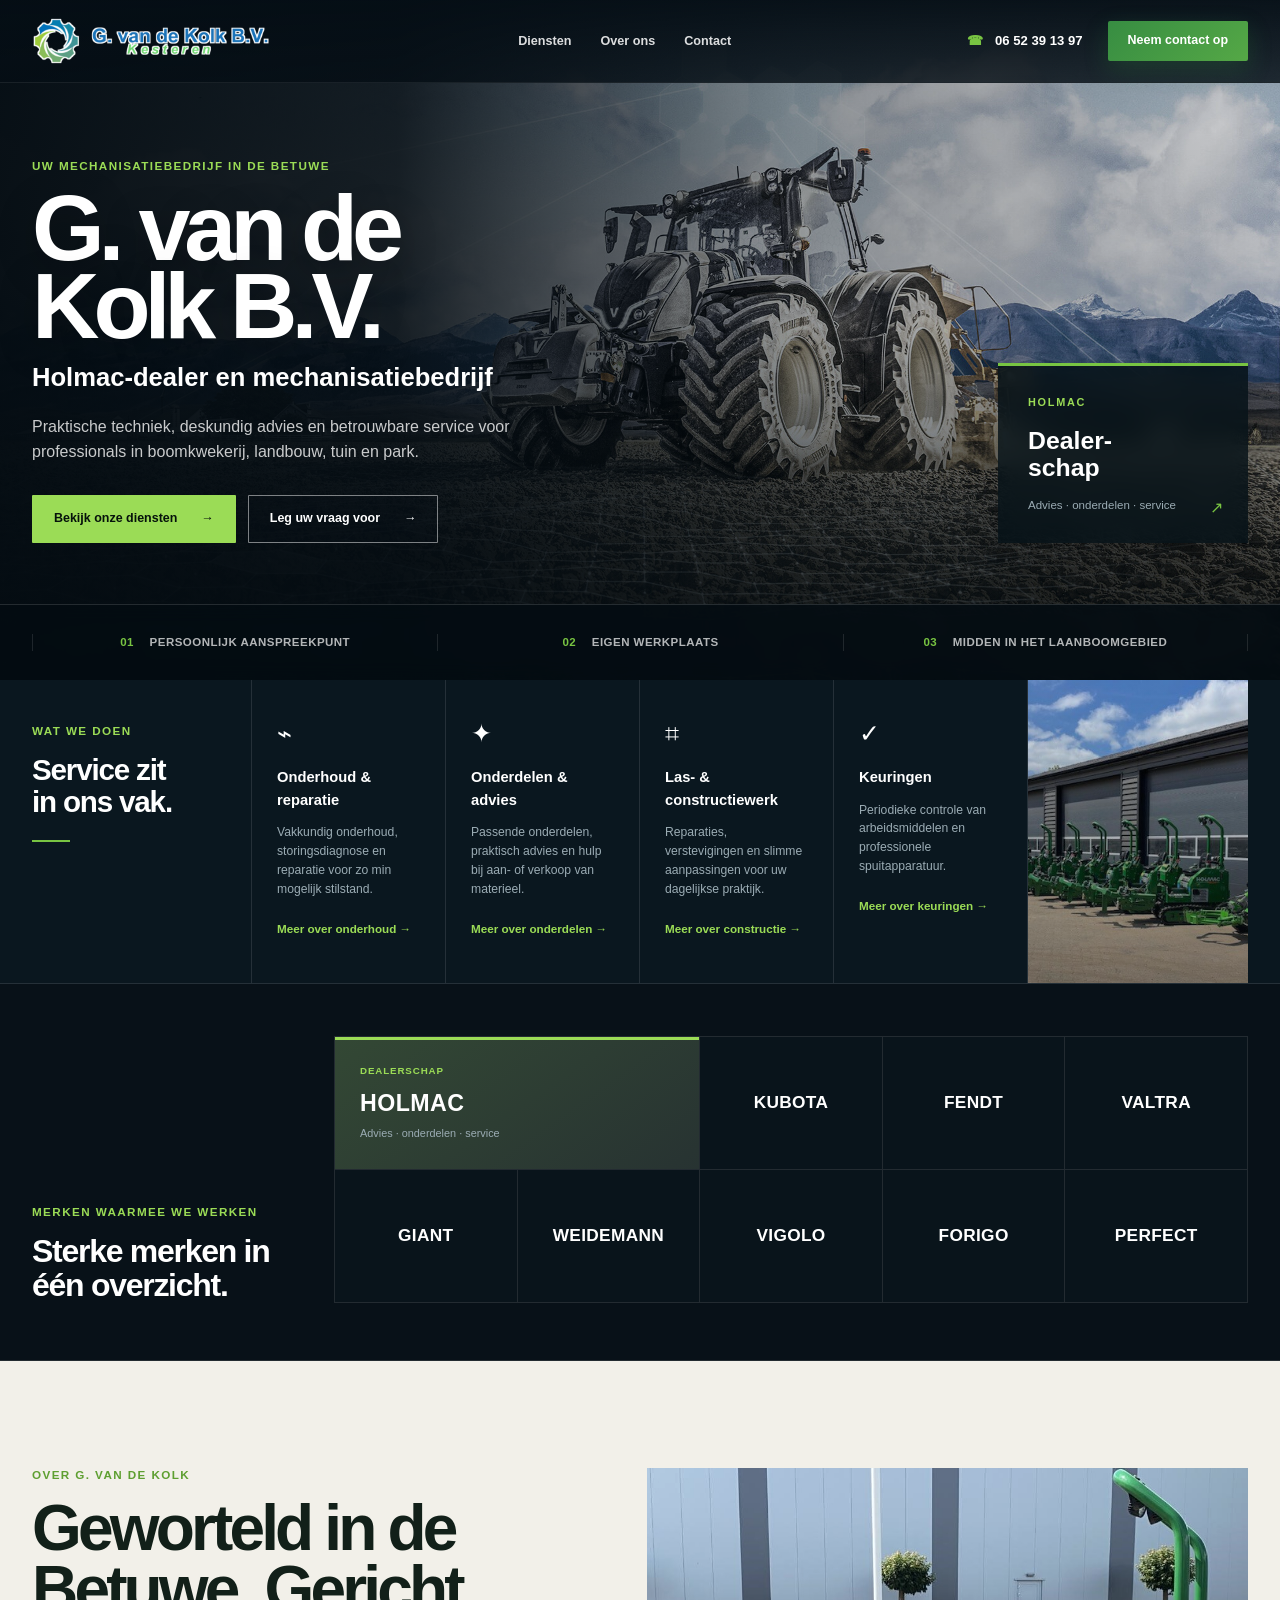
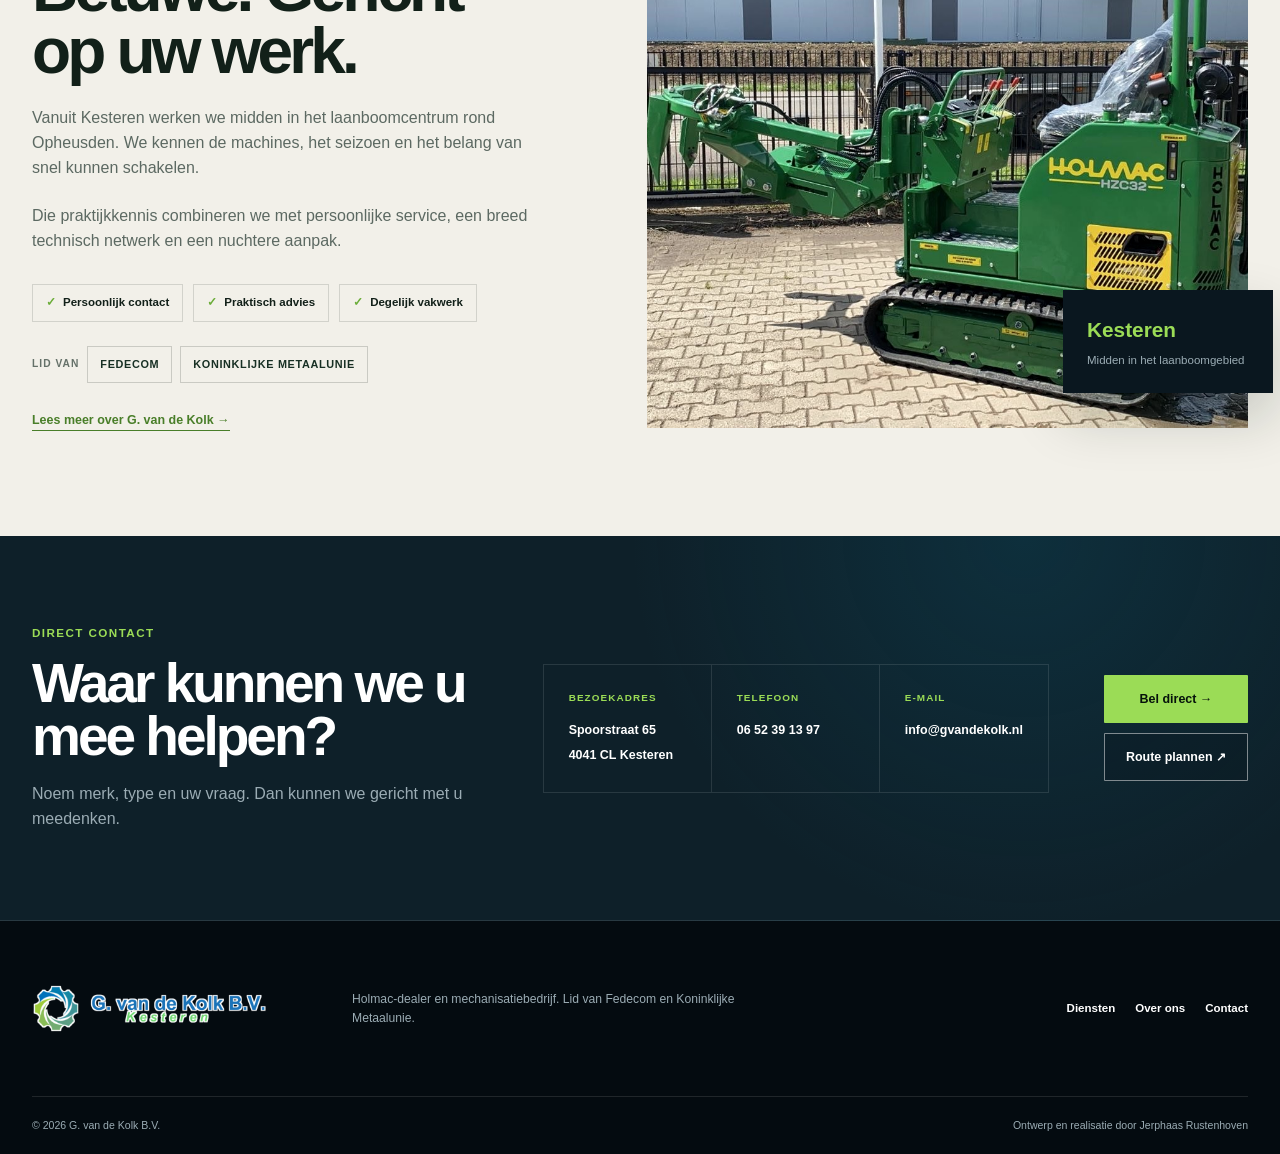
==== commit ce71bc3e: "Werk compacte proefsite bij" ====
--- a/index.html
+++ b/index.html
@@ -3,20 +3,20 @@
 <head>
   <meta charset="utf-8" />
   <meta name="viewport" content="width=device-width, initial-scale=1" />
-  <meta name="description" content="G. van de Kolk B.V. in Kesteren: Holmac-importeur voor de Benelux, mechanisatie, service, onderhoud, constructiewerk, onderdelen en keuringen." />
+  <meta name="description" content="G. van de Kolk B.V. in Kesteren: Holmac-dealer, mechanisatie, service, onderhoud, constructiewerk, onderdelen en keuringen." />
   <meta name="robots" content="noindex, nofollow, noarchive" />
   <meta name="theme-color" content="#08131b" />
-  <title>G. van de Kolk B.V. | Holmac-importeur Benelux</title>
+  <title>G. van de Kolk B.V. | Mechanisatiebedrijf Kesteren</title>
   <link rel="canonical" href="https://www.gvandekolk.nl/" />
   <meta property="og:locale" content="nl_NL" />
   <meta property="og:type" content="website" />
-  <meta property="og:title" content="G. van de Kolk B.V. | Holmac-importeur Benelux" />
-  <meta property="og:description" content="Mechanisatie, service, constructiewerk, onderdelen en keuringen. Holmac-importeur voor Nederland en België." />
+  <meta property="og:title" content="G. van de Kolk B.V. | Mechanisatiebedrijf Kesteren" />
+  <meta property="og:description" content="Holmac-dealer, mechanisatie, service, constructiewerk, onderdelen en keuringen vanuit Kesteren." />
   <meta property="og:url" content="https://www.gvandekolk.nl/" />
   <link rel="icon" href="assets/logo-gvd-kolk.png" type="image/png" />
   <link rel="preload" href="assets/old-site-media/valtra-n-series-hero.jpg" as="image" fetchpriority="high" />
   <script>document.documentElement.classList.add('js');</script>
-  <link rel="stylesheet" href="dark.css?v=20260715-5" />
+  <link rel="stylesheet" href="dark.css?v=20260716-1" />
   <script src="app.js?v=20260714-4" defer></script>
   <script type="application/ld+json">
     {
@@ -25,8 +25,8 @@
       "name": "G. van de Kolk B.V.",
       "url": "https://www.gvandekolk.nl/",
       "logo": "https://www.gvandekolk.nl/assets/logo-gvd-kolk.png",
-      "description": "Holmac-importeur voor de Benelux en mechanisatiebedrijf voor boomkwekerij, landbouw, tuin en park.",
-      "telephone": "+31 488 442182",
+      "description": "Holmac-dealer en mechanisatiebedrijf voor boomkwekerij, landbouw, tuin en park.",
+      "telephone": "+31 6 52391397",
       "email": "info@gvandekolk.nl",
       "address": {
         "@type": "PostalAddress",
@@ -34,8 +34,7 @@
         "postalCode": "4041 CL",
         "addressLocality": "Kesteren",
         "addressCountry": "NL"
-      },
-      "areaServed": ["Nederland", "België"]
+      }
     }
   </script>
 </head>
@@ -52,12 +51,10 @@
       </button>
       <nav class="main-nav" id="main-nav" aria-label="Hoofdnavigatie" data-menu>
         <a href="diensten.html">Diensten</a>
-        <a href="merken.html">Merken</a>
-        <a href="keuringen.html">Keuringen</a>
         <a href="over-ons.html">Over ons</a>
         <a href="#contact">Contact</a>
       </nav>
-      <a class="header-phone" href="tel:+31488442182"><span aria-hidden="true">☎</span> 0488 44 21 82</a>
+      <a class="header-phone" href="tel:+31652391397"><span aria-hidden="true">☎</span> 06 52 39 13 97</a>
       <a class="header-cta" href="#contact">Neem contact op</a>
     </div>
   </header>
@@ -70,17 +67,17 @@
         <div class="hero-v2-copy reveal">
           <p class="hero-kicker">Uw mechanisatiebedrijf in de Betuwe</p>
           <h1 id="hero-title">G. van de<br />Kolk B.V.</h1>
-          <strong class="hero-subtitle">Holmac-importeur voor de Benelux</strong>
+          <strong class="hero-subtitle">Holmac-dealer en mechanisatiebedrijf</strong>
           <p>Praktische techniek, deskundig advies en betrouwbare service voor professionals in boomkwekerij, landbouw, tuin en park.</p>
           <div class="button-row">
             <a class="button button-primary" href="diensten.html">Bekijk onze diensten <span aria-hidden="true">→</span></a>
             <a class="button button-ghost" href="#contact">Leg uw vraag voor <span aria-hidden="true">→</span></a>
           </div>
         </div>
-        <a class="hero-importer reveal reveal-delay" href="merken.html">
+        <a class="hero-importer reveal reveal-delay" href="#merken">
           <span>HOLMAC</span>
-          <strong>Importeur<br />Benelux</strong>
-          <small>Verkoop · onderdelen · service</small>
+          <strong>Dealer-<br />schap</strong>
+          <small>Advies · onderdelen · service</small>
           <i aria-hidden="true">↗</i>
         </a>
       </div>
@@ -122,58 +119,32 @@
           <span class="service-icon" aria-hidden="true">✓</span>
           <h3>Keuringen</h3>
           <p>Periodieke controle van arbeidsmiddelen en professionele spuitapparatuur.</p>
-          <a href="keuringen.html">Alles over keuringen →</a>
+          <a href="diensten.html#keuringen">Meer over keuringen →</a>
         </article>
         <div class="service-band-image" role="img" aria-label="Holmac boomkwekerijmachine"></div>
       </div>
     </section>
 
-    <section class="brand-band" id="merkpartners" aria-labelledby="brands-title">
+    <section class="brand-band" id="merken" aria-labelledby="brands-title">
       <div class="shell brand-band-inner">
         <div class="brand-band-heading reveal">
-          <p class="section-label">Onze merkrollen</p>
-          <h2 id="brands-title">Helder in één oogopslag.</h2>
-          <a class="band-link" href="merken.html">Bekijk het volledige merkoverzicht →</a>
+          <p class="section-label">Merken waarmee we werken</p>
+          <h2 id="brands-title">Sterke merken in één overzicht.</h2>
         </div>
-        <div class="brand-role-grid">
-          <article class="brand-role brand-role-featured reveal">
-            <span>Importeur Benelux</span><strong>HOLMAC</strong><small>Nederland &amp; België</small>
+        <div class="brand-role-grid brand-overview-grid">
+          <article class="brand-role brand-role-featured brand-role-holmac reveal">
+            <span>Dealerschap</span><strong>HOLMAC</strong><small>Advies · onderdelen · service</small>
           </article>
-          <article class="brand-role brand-role-featured brand-role-valtra reveal reveal-delay">
-            <span>Levering &amp; opbouw</span><strong>VALTRA</strong><small>In samenwerking met LMB Van den Brink</small>
-          </article>
-          <article class="brand-role reveal">
-            <span>Dealer</span><strong>AIRPRESS</strong><small>Perslucht &amp; werkplaats</small>
-          </article>
-          <article class="brand-role brand-role-more reveal reveal-delay">
-            <span>Ruime praktijkervaring</span><strong>KUBOTA · CELLI · GIANT</strong><small>En diverse andere merken</small>
-          </article>
+          <article class="brand-role brand-role-plain reveal reveal-delay"><strong>KUBOTA</strong></article>
+          <article class="brand-role brand-role-plain reveal"><strong>FENDT</strong></article>
+          <article class="brand-role brand-role-plain reveal reveal-delay"><strong>VALTRA</strong></article>
+          <article class="brand-role brand-role-plain reveal"><strong>GIANT</strong></article>
+          <article class="brand-role brand-role-plain reveal reveal-delay"><strong>WEIDEMANN</strong></article>
+          <article class="brand-role brand-role-plain reveal"><strong>VIGOLO</strong></article>
+          <article class="brand-role brand-role-plain reveal reveal-delay"><strong>FORIGO</strong></article>
+          <article class="brand-role brand-role-plain reveal"><strong>PERFECT</strong></article>
         </div>
       </div>
-    </section>
-
-    <section class="feature-grid" aria-label="Keuringen en werkplaats">
-      <article class="feature-panel feature-keuringen reveal">
-        <div class="feature-panel-image feature-image-keuringen"></div>
-        <div class="feature-panel-shade"></div>
-        <div class="feature-panel-content">
-          <p class="section-label">Veilig &amp; inzetbaar</p>
-          <h2>Keuringen zonder onduidelijkheid.</h2>
-          <p>We leggen vooraf uit welke controle bij uw machine past, wat er wordt bekeken en hoe u de machine voorbereidt.</p>
-          <ul><li>Arbeidsmiddelen</li><li>Professionele spuitapparatuur</li><li>Duidelijke terugkoppeling</li></ul>
-          <a class="button button-primary" href="keuringen.html">Meer over keuringen →</a>
-        </div>
-      </article>
-      <article class="feature-panel feature-workshop reveal reveal-delay">
-        <div class="feature-panel-image feature-image-workshop"></div>
-        <div class="feature-panel-shade"></div>
-        <div class="feature-panel-content">
-          <p class="section-label">Werkplaats &amp; constructie</p>
-          <h2>Een oplossing die in de praktijk werkt.</h2>
-          <p>Van onderhoud tot een doordachte aanpassing: korte lijnen, technisch meedenken en degelijk uitgevoerd werk.</p>
-          <a class="button button-ghost" href="diensten.html#constructie">Bekijk werkplaats &amp; constructie →</a>
-        </div>
-      </article>
     </section>
 
     <section class="about-v2" id="over-ons" aria-labelledby="about-title">
@@ -184,10 +155,11 @@
           <p>Vanuit Kesteren werken we midden in het laanboomcentrum rond Opheusden. We kennen de machines, het seizoen en het belang van snel kunnen schakelen.</p>
           <p>Die praktijkkennis combineren we met persoonlijke service, een breed technisch netwerk en een nuchtere aanpak.</p>
           <div class="about-checks"><span>Persoonlijk contact</span><span>Praktisch advies</span><span>Degelijk vakwerk</span></div>
+          <div class="membership-strip"><span>Lid van</span><strong>FEDECOM</strong><strong>KONINKLIJKE METAALUNIE</strong></div>
           <a class="about-more" href="over-ons.html">Lees meer over G. van de Kolk →</a>
         </div>
         <div class="about-v2-visual reveal reveal-delay">
-          <img src="assets/old-site-media/IMG_6449-scaled.jpg" width="1553" height="1600" loading="lazy" decoding="async" alt="Holmac machine bij G. van de Kolk" />
+          <img src="assets/old-site-media/Holmac-HZC-32-40.jpg" width="1080" height="1080" loading="lazy" decoding="async" alt="Holmac kluitmachine bij G. van de Kolk" />
           <div><strong>Kesteren</strong><span>Midden in het laanboomgebied</span></div>
         </div>
       </div>
@@ -202,11 +174,11 @@
         </div>
         <div class="contact-v2-details reveal reveal-delay">
           <div><span>Bezoekadres</span><strong>Spoorstraat 65<br />4041 CL Kesteren</strong></div>
-          <div><span>Telefoon</span><strong><a href="tel:+31488442182">0488 44 21 82</a><br /><a href="tel:+31652391397">06 52 39 13 97</a></strong></div>
+          <div><span>Telefoon</span><strong><a href="tel:+31652391397">06 52 39 13 97</a></strong></div>
           <div><span>E-mail</span><strong><a href="mailto:info@gvandekolk.nl">info@gvandekolk.nl</a></strong></div>
         </div>
         <div class="contact-v2-actions reveal">
-          <a class="button button-primary" href="tel:+31488442182">Bel direct →</a>
+          <a class="button button-primary" href="tel:+31652391397">Bel direct →</a>
           <a class="button button-ghost" href="https://www.google.com/maps/search/?api=1&amp;query=Spoorstraat+65+Kesteren" target="_blank" rel="noreferrer">Route plannen ↗</a>
         </div>
       </div>
@@ -216,8 +188,8 @@
   <footer class="site-footer">
     <div class="shell footer-main">
       <a class="brand footer-brand" href="#top"><img src="assets/logo-gvd-kolk.png" width="700" height="144" loading="lazy" decoding="async" alt="G. van de Kolk B.V." /></a>
-      <p>Holmac-importeur voor de Benelux. Mechanisatie, service en keuringen voor boomkwekerij, landbouw, tuin en park.</p>
-      <nav aria-label="Voettekst navigatie"><a href="diensten.html">Diensten</a><a href="merken.html">Merken</a><a href="keuringen.html">Keuringen</a><a href="over-ons.html">Over ons</a><a href="#contact">Contact</a></nav>
+      <p>Holmac-dealer en mechanisatiebedrijf. Lid van Fedecom en Koninklijke Metaalunie.</p>
+      <nav aria-label="Voettekst navigatie"><a href="diensten.html">Diensten</a><a href="over-ons.html">Over ons</a><a href="#contact">Contact</a></nav>
     </div>
     <div class="shell footer-bottom"><span>© <span data-year></span> G. van de Kolk B.V.</span><span>Ontwerp en realisatie door Jerphaas Rustenhoven</span></div>
   </footer>
--- a/dark.css
+++ b/dark.css
@@ -81,36 +81,22 @@
 .service-mini h3 { margin: 0; color: white; font-size: .92rem; }
 .service-mini p { margin: 12px 0 17px; color: var(--muted); font-size: .76rem; }
 .service-mini a { color: var(--green-bright); font-size: .73rem; font-weight: 800; }
-.service-band-image { background: linear-gradient(rgba(7,16,22,.08), rgba(7,16,22,.45)), url("assets/old-site-media/IMG_6449-scaled.jpg") center 48% / cover no-repeat; }
+.service-band-image { background: linear-gradient(rgba(7,16,22,.08), rgba(7,16,22,.45)), url("assets/old-site-media/Holmac-zomer-2025.jpg") center 48% / cover no-repeat; }
 
 .brand-band { padding: 52px 0 57px; border-bottom: 1px solid var(--line); background: #081118; }
 .brand-band-inner { display: grid; grid-template-columns: 260px 1fr; gap: 42px; align-items: end; }
 .brand-band-heading h2 { margin: 0; color: white; font-size: 2rem; line-height: 1.05; letter-spacing: -.04em; }
 .band-link { display: inline-block; margin-top: 17px; color: var(--green-bright); font-size: .7rem; font-weight: 800; }
-.brand-role-grid { display: grid; grid-template-columns: repeat(4, 1fr); border: 1px solid var(--line); }
-.brand-role { min-height: 145px; display: flex; flex-direction: column; justify-content: center; padding: 25px; border-right: 1px solid var(--line); background: rgba(255,255,255,.015); transition: background .25s ease, transform .25s ease; }
-.brand-role:last-child { border-right: 0; }
+.brand-role-grid { display: grid; grid-template-columns: repeat(5, 1fr); gap: 1px; padding: 1px; background: var(--line); }
+.brand-role { min-height: 132px; display: flex; flex-direction: column; justify-content: center; padding: 25px; background: #09141b; transition: background .25s ease, transform .25s ease; }
 .brand-role:hover { z-index: 2; background: rgba(255,255,255,.05); transform: translateY(-3px); }
 .brand-role-featured { box-shadow: inset 0 3px 0 var(--green-bright); background: linear-gradient(145deg, rgba(120,196,66,.19), rgba(120,196,66,.05)); }
-.brand-role-valtra { background: linear-gradient(145deg, rgba(143,158,166,.2), rgba(120,196,66,.06)); }
+.brand-role-holmac { grid-column: span 2; }
 .brand-role span { color: var(--green-bright); font-size: .61rem; font-weight: 850; letter-spacing: .09em; text-transform: uppercase; }
 .brand-role strong { margin-top: 13px; color: white; font-size: 1.45rem; line-height: 1.1; letter-spacing: .02em; }
 .brand-role small { margin-top: 8px; color: var(--muted); font-size: .68rem; }
-.brand-role-more strong { font-size: .95rem; line-height: 1.35; }
-
-.feature-grid { display: grid; grid-template-columns: 1fr 1fr; background: #050d12; }
-.feature-panel { position: relative; min-height: 540px; display: flex; align-items: flex-end; overflow: hidden; }
-.feature-panel-image, .feature-panel-shade { position: absolute; inset: 0; }
-.feature-panel-image { background-position: center; background-size: cover; transition: transform .8s ease; }
-.feature-panel:hover .feature-panel-image { transform: scale(1.035); }
-.feature-image-keuringen { background-image: url("assets/old-site-media/Kubota-spuit.jpg"); background-position: center 56%; }
-.feature-image-workshop { background-image: url("assets/old-site-media/Holmac-HZC-32-40.jpg"); }
-.feature-panel-shade { background: linear-gradient(0deg, rgba(3,11,15,.98) 0%, rgba(4,13,18,.78) 49%, rgba(4,13,18,.2) 100%); }
-.feature-panel-content { position: relative; z-index: 2; max-width: 630px; padding: 70px clamp(38px, 6vw, 90px); }
-.feature-panel-content h2 { max-width: 510px; margin: 0; color: white; font-size: clamp(2.2rem, 4vw, 3.5rem); line-height: .98; letter-spacing: -.055em; }
-.feature-panel-content > p:not(.section-label) { max-width: 520px; margin: 20px 0; color: rgba(255,255,255,.75); }
-.feature-panel-content ul { display: flex; flex-wrap: wrap; gap: 8px 22px; margin: 0 0 26px; padding: 0; color: white; font-size: .75rem; list-style: none; }
-.feature-panel-content li::before { content: "✓"; margin-right: 7px; color: var(--green-bright); }
+.brand-role-plain { align-items: center; text-align: center; }
+.brand-role-plain strong { margin-top: 0; font-size: clamp(.95rem, 1.35vw, 1.32rem); }
 
 .about-v2 { padding: 105px 0; background: #f2f0e9; color: #122019; }
 .about-v2-grid { display: grid; grid-template-columns: minmax(0, .85fr) minmax(420px, 1fr); gap: 105px; align-items: center; }
@@ -120,6 +106,10 @@
 .about-checks { display: flex; flex-wrap: wrap; gap: 10px; margin-top: 30px; }
 .about-checks span { padding: 9px 13px; border: 1px solid rgba(18,32,25,.14); font-size: .72rem; font-weight: 800; }
 .about-checks span::before { content: "✓"; margin-right: 7px; color: #6aac37; }
+.membership-strip { display: flex; flex-wrap: wrap; align-items: center; gap: 8px; margin-top: 24px; }
+.membership-strip span { color: #657169; font-size: .64rem; font-weight: 850; letter-spacing: .1em; text-transform: uppercase; }
+.membership-strip strong { padding: 9px 12px; color: #183024; border: 1px solid rgba(18,32,25,.18); font-size: .68rem; letter-spacing: .06em; }
+.membership-strip-light { margin-top: 28px; }
 .about-more { display: inline-block; margin-top: 28px; color: #497e29; border-bottom: 1px solid currentColor; font-size: .78rem; font-weight: 850; }
 .about-v2-visual { position: relative; min-height: 560px; }
 .about-v2-visual img { width: 100%; height: 560px; object-fit: cover; object-position: center 42%; filter: saturate(.85) contrast(1.03); }
@@ -157,7 +147,7 @@
 .main-nav a[aria-current="page"] { color: white; }
 .main-nav a[aria-current="page"]::after { right: 0; }
 .subpage-hero { position: relative; min-height: 560px; display: flex; align-items: flex-end; overflow: hidden; background-color: var(--night); background-position: center; background-size: cover; }
-.subpage-hero-services { background-image: url("assets/old-site-media/IMG_6449-scaled.jpg"); background-position: center 47%; }
+.subpage-hero-services { background-image: url("assets/old-site-media/IMG_7558-scaled.jpg"); background-position: center 52%; }
 .subpage-hero-brands { background-image: url("assets/old-site-media/valtra-n-series-hero.jpg"); background-position: center 52%; }
 .subpage-hero-about { background-image: url("assets/old-site-media/Holmac-zomer-2025.jpg"); background-position: center 42%; }
 .subpage-hero-overlay { position: absolute; inset: 0; background: linear-gradient(90deg, rgba(4,12,18,.96) 0%, rgba(4,12,18,.75) 48%, rgba(4,12,18,.28) 100%), linear-gradient(0deg, rgba(4,12,18,.75), transparent 52%); }
@@ -241,7 +231,6 @@
 .partner-detail-valtra ul { grid-template-columns: 1fr 1fr; gap: 8px 24px; margin: 24px 0 26px; }
 .partner-detail-valtra li { border-color: rgba(255,255,255,.18); color: white; }
 .partner-detail-valtra a { color: var(--green-bright); font-size: .78rem; font-weight: 850; }
-.partner-detail-airpress { background: #f9faf5; }
 
 .experience-section { padding: 100px 0; background: var(--night-2); }
 .experience-grid { display: grid; grid-template-columns: minmax(0, .7fr) minmax(0, 1.3fr); gap: 80px; align-items: center; }
@@ -327,10 +316,6 @@
   .service-band-title { grid-column: 1 / -1; padding-left: 0; border-bottom: 1px solid var(--line); }
   .service-mini { min-height: 250px; }
   .brand-role-grid { grid-template-columns: 1fr 1fr; }
-  .brand-role:nth-child(2) { border-right: 0; }
-  .brand-role:nth-child(-n+2) { border-bottom: 1px solid var(--line); }
-  .feature-grid { grid-template-columns: 1fr; }
-  .feature-panel { min-height: 520px; }
   .about-v2-grid { grid-template-columns: 1fr; gap: 55px; }
   .about-v2-visual { min-height: 460px; }
   .about-v2-visual img { height: 460px; }
@@ -382,14 +367,12 @@
   .button { width: 100%; }
   .hero-bottom-inner span { padding: 0 8px; font-size: .58rem; }
   .hero-bottom-inner b { margin-right: 5px; }
-  .service-band-grid, .brand-role-grid { grid-template-columns: 1fr; }
+  .service-band-grid { grid-template-columns: 1fr; }
+  .brand-role-grid { grid-template-columns: 1fr 1fr; }
   .service-band-title { padding: 38px 0; }
   .service-mini { min-height: 0; padding: 32px 14px 34px 0; border-right: 0; border-bottom: 1px solid var(--line); }
-  .brand-role { min-height: 125px; border-right: 0; border-bottom: 1px solid var(--line); }
-  .brand-role:last-child { border-bottom: 0; }
-  .feature-panel { min-height: 560px; }
-  .feature-panel-content { padding: 50px 22px; }
-  .feature-panel-content h2 { font-size: 2.45rem; }
+  .brand-role { min-height: 112px; }
+  .brand-role-holmac { grid-column: span 2; }
   .about-v2 { padding: 75px 0; }
   .about-v2 h2 { font-size: 3.1rem; }
   .about-v2-visual { min-height: 390px; }
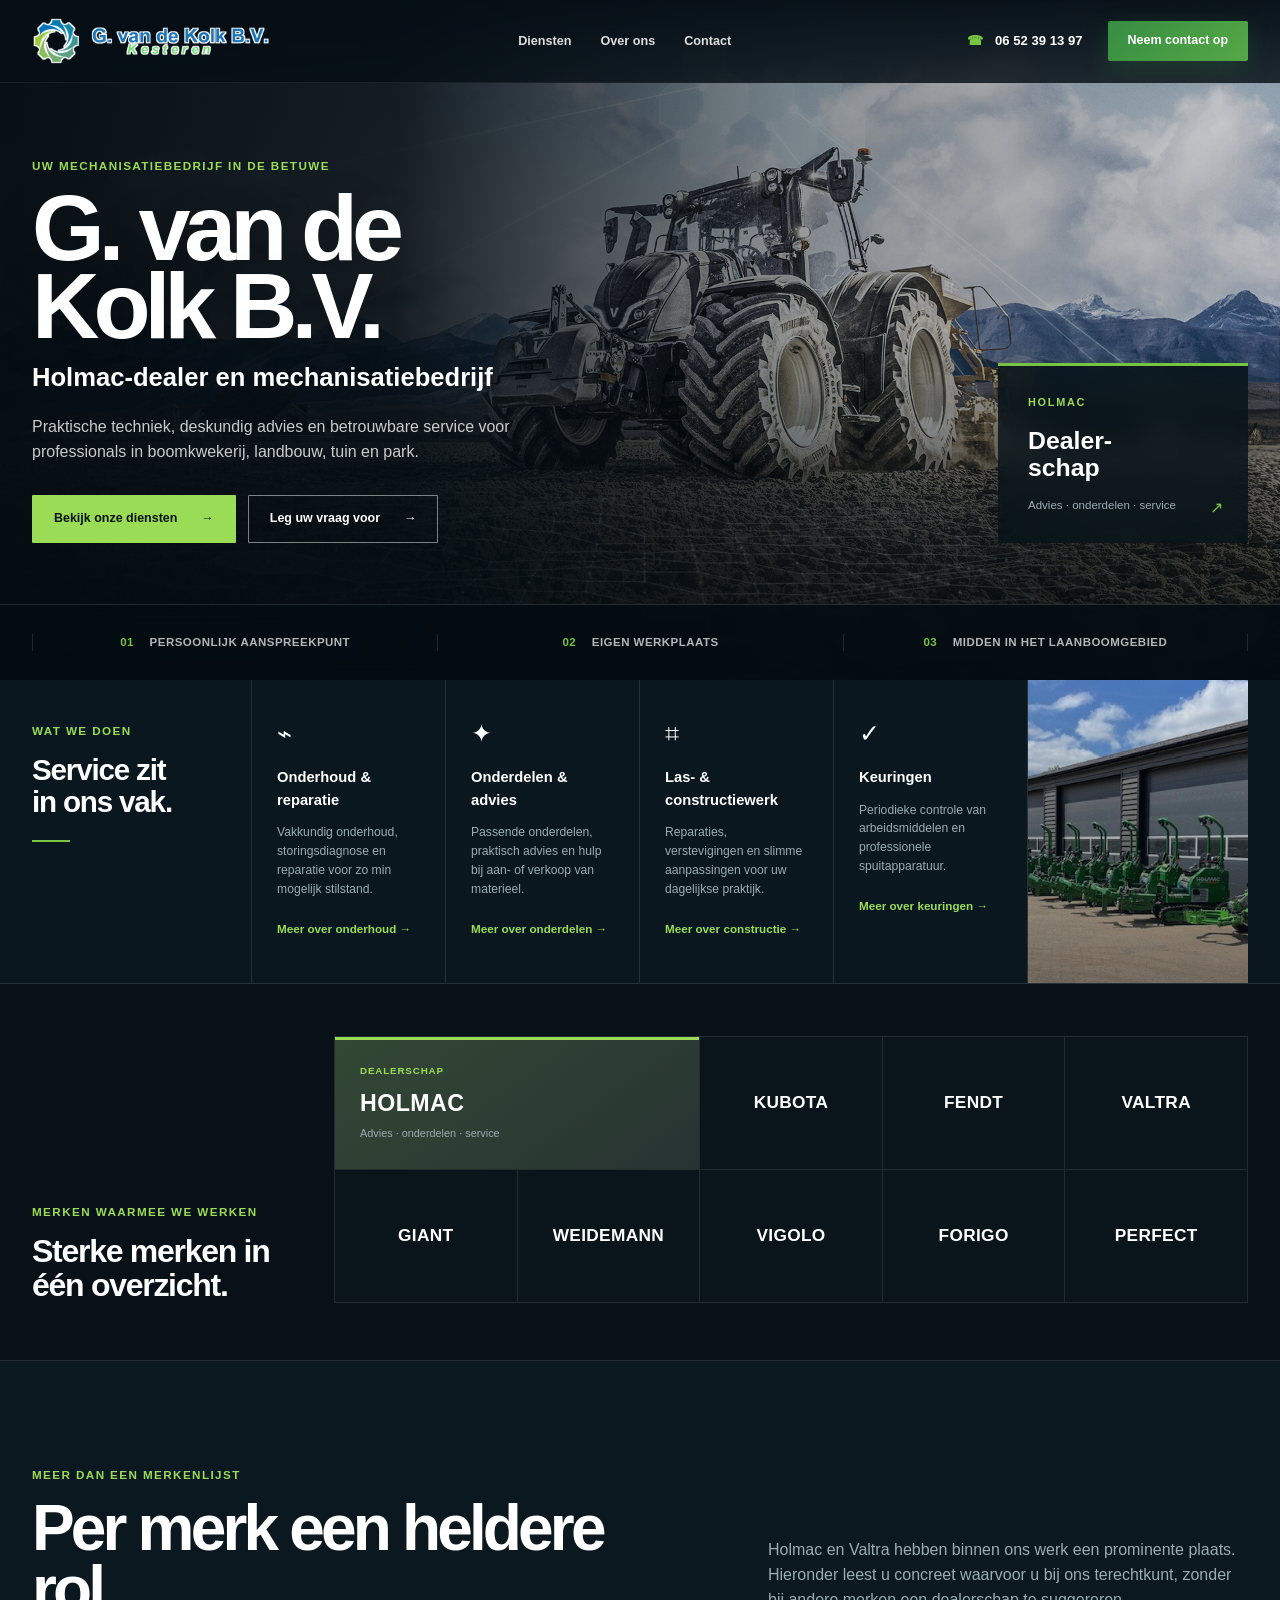
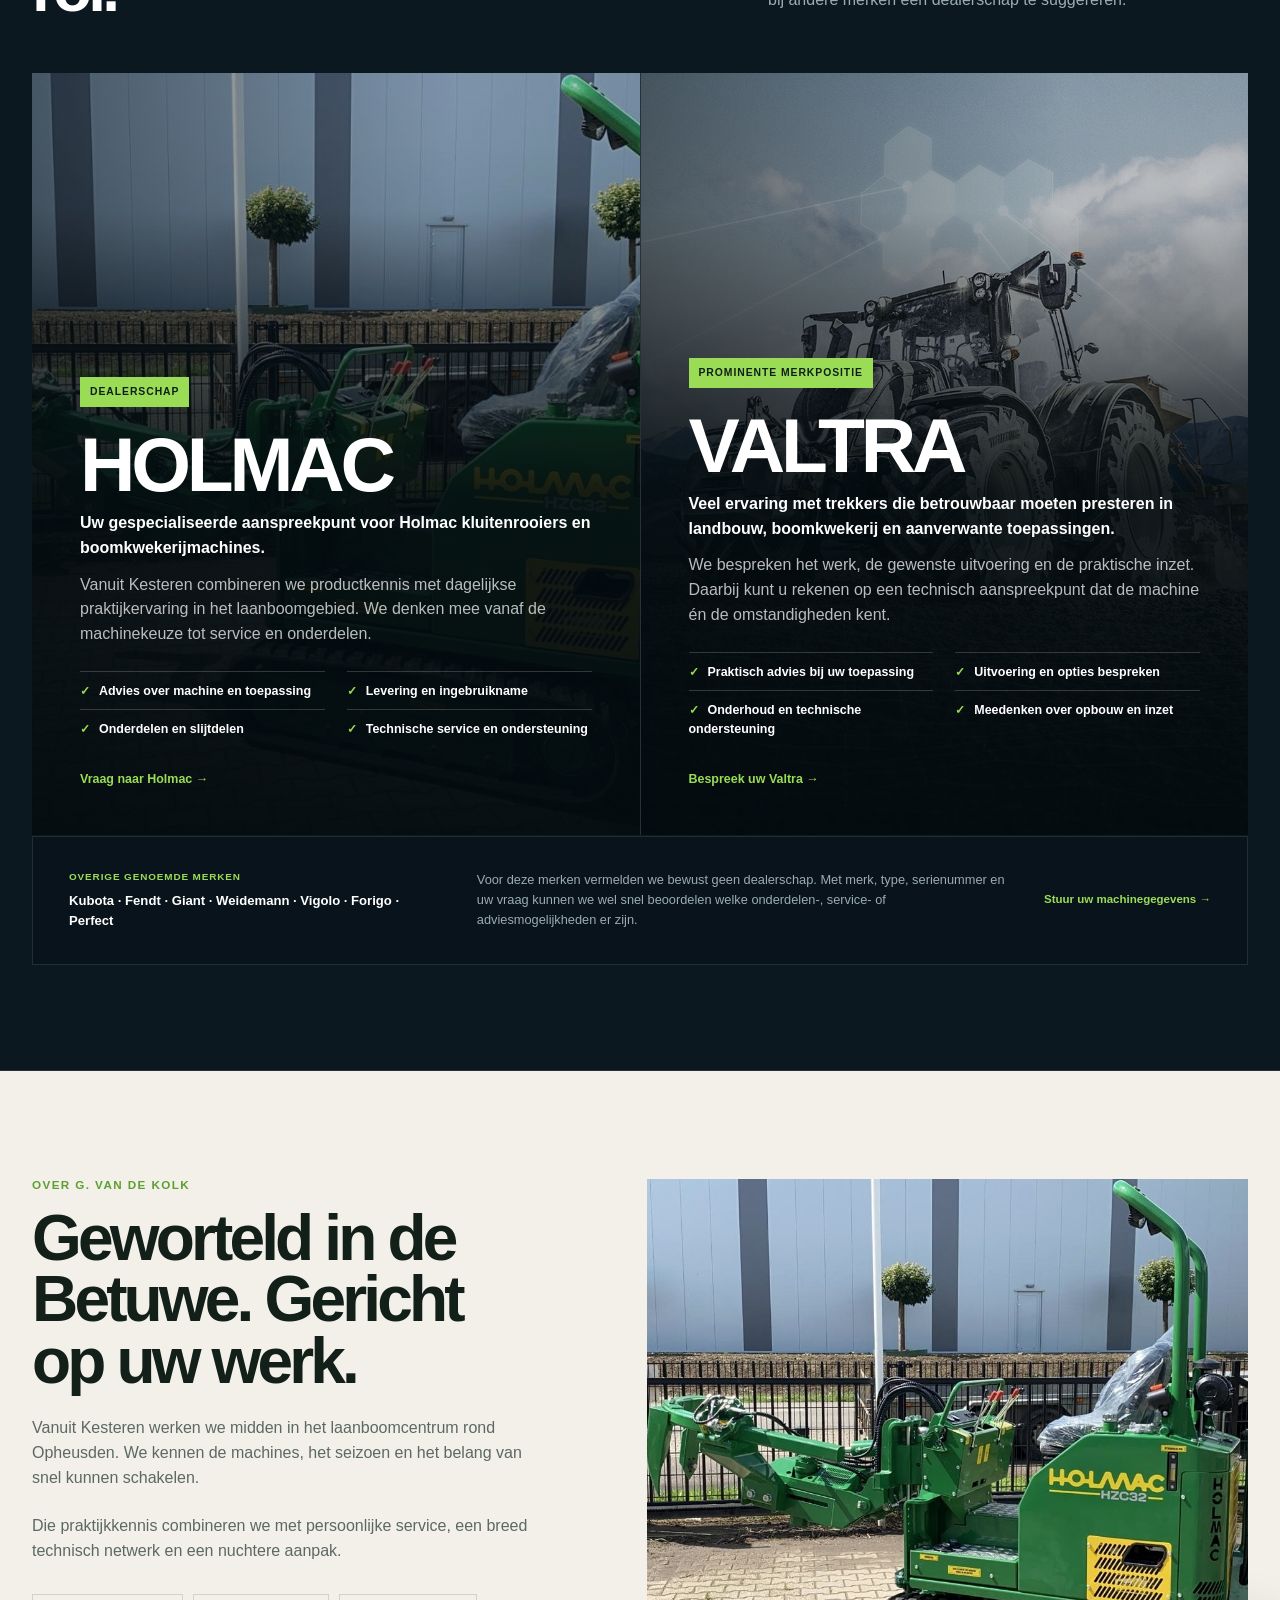
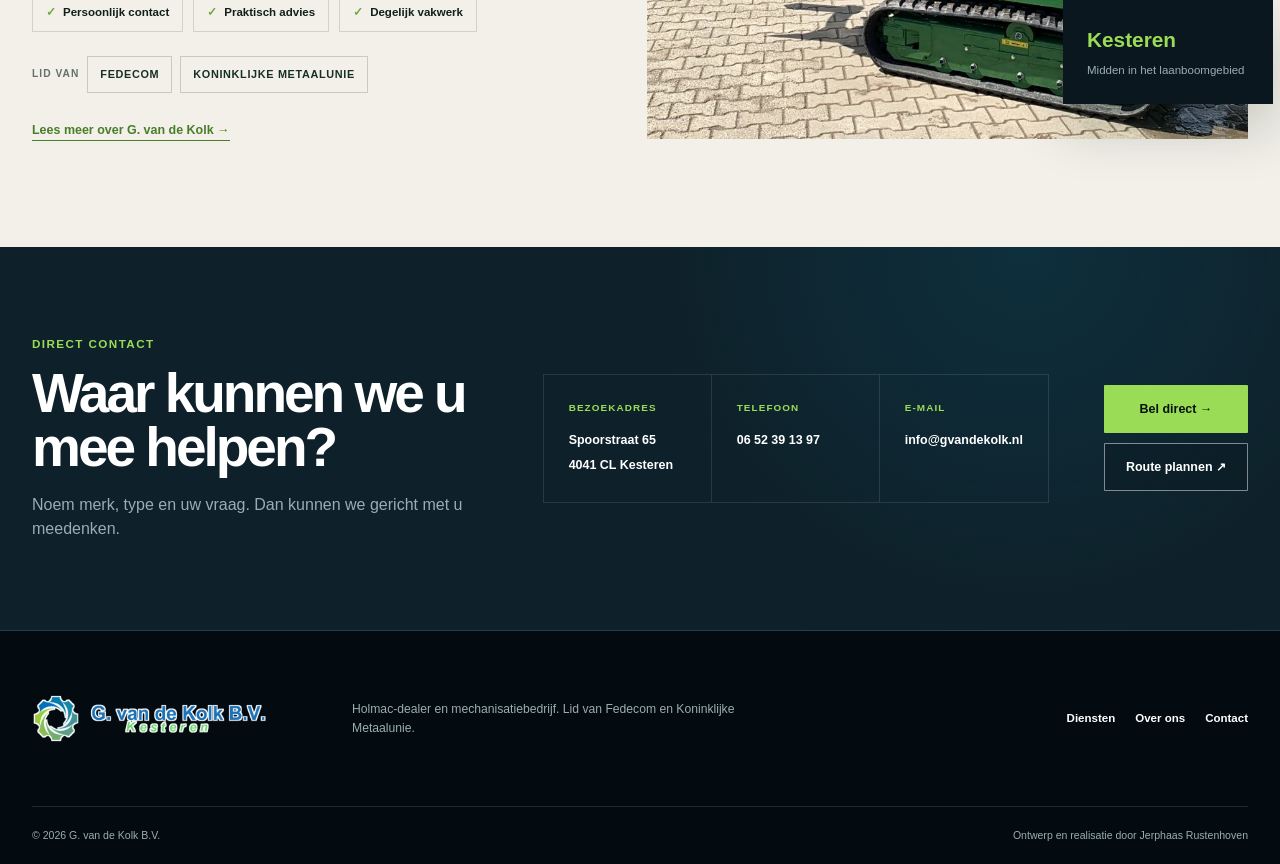
==== commit 3e5fb077: "Herstel uitgebreide inhoud in proefsite" ====
--- a/index.html
+++ b/index.html
@@ -16,8 +16,8 @@
   <link rel="icon" href="assets/logo-gvd-kolk.png" type="image/png" />
   <link rel="preload" href="assets/old-site-media/valtra-n-series-hero.jpg" as="image" fetchpriority="high" />
   <script>document.documentElement.classList.add('js');</script>
-  <link rel="stylesheet" href="dark.css?v=20260716-1" />
-  <script src="app.js?v=20260714-4" defer></script>
+  <link rel="stylesheet" href="dark.css?v=20260716-2" />
+  <script src="app.js?v=20260716-2" defer></script>
   <script type="application/ld+json">
     {
       "@context": "https://schema.org",
@@ -119,7 +119,7 @@
           <span class="service-icon" aria-hidden="true">✓</span>
           <h3>Keuringen</h3>
           <p>Periodieke controle van arbeidsmiddelen en professionele spuitapparatuur.</p>
-          <a href="diensten.html#keuringen">Meer over keuringen →</a>
+          <a href="diensten.html#keuringen-uitleg">Meer over keuringen →</a>
         </article>
         <div class="service-band-image" role="img" aria-label="Holmac boomkwekerijmachine"></div>
       </div>
@@ -147,6 +147,46 @@
       </div>
     </section>
 
+    <section class="brand-depth-section" id="merk-uitleg" aria-labelledby="brand-depth-title">
+      <div class="shell section-heading-wide brand-depth-heading reveal">
+        <div>
+          <p class="section-label">Meer dan een merkenlijst</p>
+          <h2 id="brand-depth-title">Per merk een heldere rol.</h2>
+        </div>
+        <p>Holmac en Valtra hebben binnen ons werk een prominente plaats. Hieronder leest u concreet waarvoor u bij ons terechtkunt, zonder bij andere merken een dealerschap te suggereren.</p>
+      </div>
+
+      <div class="shell brand-depth-grid">
+        <article class="brand-depth-card brand-depth-holmac reveal">
+          <div class="brand-depth-content">
+            <span>Dealerschap</span>
+            <h2>HOLMAC</h2>
+            <p class="brand-depth-lead">Uw gespecialiseerde aanspreekpunt voor Holmac kluitenrooiers en boomkwekerijmachines.</p>
+            <p>Vanuit Kesteren combineren we productkennis met dagelijkse praktijkervaring in het laanboomgebied. We denken mee vanaf de machinekeuze tot service en onderdelen.</p>
+            <ul><li>Advies over machine en toepassing</li><li>Levering en ingebruikname</li><li>Onderdelen en slijtdelen</li><li>Technische service en ondersteuning</li></ul>
+            <a href="#contact">Vraag naar Holmac →</a>
+          </div>
+        </article>
+
+        <article class="brand-depth-card brand-depth-valtra reveal reveal-delay">
+          <div class="brand-depth-content">
+            <span>Prominente merkpositie</span>
+            <h2>VALTRA</h2>
+            <p class="brand-depth-lead">Veel ervaring met trekkers die betrouwbaar moeten presteren in landbouw, boomkwekerij en aanverwante toepassingen.</p>
+            <p>We bespreken het werk, de gewenste uitvoering en de praktische inzet. Daarbij kunt u rekenen op een technisch aanspreekpunt dat de machine én de omstandigheden kent.</p>
+            <ul><li>Praktisch advies bij uw toepassing</li><li>Uitvoering en opties bespreken</li><li>Onderhoud en technische ondersteuning</li><li>Meedenken over opbouw en inzet</li></ul>
+            <a href="#contact">Bespreek uw Valtra →</a>
+          </div>
+        </article>
+      </div>
+
+      <div class="shell brand-guidance reveal">
+        <div><span>Overige genoemde merken</span><strong>Kubota · Fendt · Giant · Weidemann · Vigolo · Forigo · Perfect</strong></div>
+        <p>Voor deze merken vermelden we bewust geen dealerschap. Met merk, type, serienummer en uw vraag kunnen we wel snel beoordelen welke onderdelen-, service- of adviesmogelijkheden er zijn.</p>
+        <a href="mailto:info@gvandekolk.nl?subject=Vraag%20over%20merk%20of%20machine">Stuur uw machinegegevens →</a>
+      </div>
+    </section>
+
     <section class="about-v2" id="over-ons" aria-labelledby="about-title">
       <div class="shell about-v2-grid">
         <div class="about-v2-copy reveal">
--- a/dark.css
+++ b/dark.css
@@ -98,6 +98,30 @@
 .brand-role-plain { align-items: center; text-align: center; }
 .brand-role-plain strong { margin-top: 0; font-size: clamp(.95rem, 1.35vw, 1.32rem); }
 
+.brand-depth-section { padding: 105px 0; border-bottom: 1px solid var(--line); background: #0b1820; }
+.brand-depth-heading { color: white; }
+.brand-depth-heading > p { color: var(--muted); }
+.brand-depth-grid { display: grid; grid-template-columns: 1fr 1fr; gap: 1px; background: var(--line); }
+.brand-depth-card { position: relative; min-height: 710px; display: flex; align-items: flex-end; overflow: hidden; background-position: center; background-size: cover; }
+.brand-depth-card::after { content: ""; position: absolute; inset: 0; background: linear-gradient(0deg, rgba(3,11,15,.98) 0%, rgba(3,11,15,.91) 45%, rgba(3,11,15,.22) 82%), linear-gradient(90deg, rgba(3,11,15,.48), transparent 70%); }
+.brand-depth-holmac { background-image: url("assets/old-site-media/Holmac-HZC-32-40.jpg"); background-position: center 48%; }
+.brand-depth-valtra { background-image: url("assets/old-site-media/valtra-n-series-hero.jpg"); background-position: 64% center; }
+.brand-depth-content { position: relative; z-index: 2; width: 100%; padding: 285px 48px 44px; }
+.brand-depth-content > span { display: inline-block; padding: 7px 10px; color: #102018; background: var(--green-bright); font-size: .65rem; font-weight: 900; letter-spacing: .09em; text-transform: uppercase; }
+.brand-depth-content h2 { margin: 23px 0 12px; color: white; font-size: clamp(3.7rem, 6vw, 5.6rem); line-height: .9; letter-spacing: -.055em; }
+.brand-depth-content > p { max-width: 650px; margin: 0 0 12px; color: rgba(255,255,255,.72); }
+.brand-depth-content > .brand-depth-lead { color: white; font-size: 1rem; font-weight: 750; }
+.brand-depth-content ul { display: grid; grid-template-columns: 1fr 1fr; gap: 8px 22px; margin: 24px 0 26px; padding: 0; list-style: none; }
+.brand-depth-content li { padding-top: 10px; border-top: 1px solid rgba(255,255,255,.18); color: white; font-size: .78rem; font-weight: 700; }
+.brand-depth-content li::before { content: "✓"; margin-right: 9px; color: var(--green-bright); }
+.brand-depth-content a { color: var(--green-bright); font-size: .78rem; font-weight: 850; }
+.brand-guidance { display: grid; grid-template-columns: minmax(260px,.7fr) minmax(340px,1fr) auto; gap: 36px; align-items: center; margin-top: 1px; padding: 32px 36px; color: white; border: 1px solid var(--line); background: #08131b; }
+.brand-guidance span, .brand-guidance strong { display: block; }
+.brand-guidance span { color: var(--green-bright); font-size: .62rem; font-weight: 900; letter-spacing: .09em; text-transform: uppercase; }
+.brand-guidance strong { margin-top: 7px; font-size: .82rem; line-height: 1.55; }
+.brand-guidance p { margin: 0; color: var(--muted); font-size: .8rem; }
+.brand-guidance a { color: var(--green-bright); font-size: .72rem; font-weight: 850; white-space: nowrap; }
+
 .about-v2 { padding: 105px 0; background: #f2f0e9; color: #122019; }
 .about-v2-grid { display: grid; grid-template-columns: minmax(0, .85fr) minmax(420px, 1fr); gap: 105px; align-items: center; }
 .about-v2 .section-label { color: #5e9f31; }
@@ -202,6 +226,45 @@
 .process-detail-grid span { color: #68aa36; font-size: .7rem; font-weight: 900; }
 .process-detail-grid h3 { margin: 40px 0 8px; font-size: 1.1rem; }
 .process-detail-grid p { margin: 0; color: #5c6962; font-size: .82rem; }
+
+.inspection-expanded { padding: 105px 0; color: #122019; background: #e8eadf; }
+.inspection-expanded .section-label { color: #5d9e31; }
+.inspection-intro-grid { display: grid; grid-template-columns: minmax(0,.75fr) minmax(0,1.25fr); gap: 90px; align-items: start; }
+.inspection-intro-grid h2, .inspection-prepare h2, .inspection-faq > h2 { margin: 0; font-size: clamp(2.8rem, 5vw, 4.7rem); line-height: .96; letter-spacing: -.06em; }
+.inspection-intro-copy > p { margin: 6px 0 25px; color: #5c6962; font-size: 1rem; }
+.inspection-note { padding: 28px 30px; border-left: 4px solid #6daa39; background: #f6f8f1; }
+.inspection-note strong { display: block; margin-bottom: 8px; }
+.inspection-note p { margin: 0; color: #5c6962; font-size: .85rem; }
+.inspection-card-grid { display: grid; grid-template-columns: 1fr 1fr; gap: 18px; margin-top: 65px; }
+.inspection-card { min-height: 530px; padding: 45px; border: 1px solid rgba(18,32,25,.14); background: white; box-shadow: 0 16px 40px rgba(9,24,18,.07); }
+.inspection-card-accent { color: white; border-color: #10241b; background: #10241b; }
+.inspection-card > span { display: inline-block; margin-bottom: 28px; padding: 7px 10px; color: #102018; background: var(--green-bright); font-size: .65rem; font-weight: 900; letter-spacing: .12em; }
+.inspection-card h3 { margin: 0; font-size: 2rem; line-height: 1.12; letter-spacing: -.035em; }
+.inspection-card > p { color: #5c6962; }
+.inspection-card-accent > p { color: rgba(255,255,255,.7); }
+.inspection-card ul { display: grid; gap: 0; margin: 28px 0 0; padding: 0; list-style: none; }
+.inspection-card li { position: relative; padding: 12px 0 12px 31px; border-top: 1px solid rgba(18,32,25,.13); font-size: .82rem; font-weight: 700; }
+.inspection-card li::before { content: "✓"; position: absolute; left: 3px; color: #68aa36; font-weight: 900; }
+.inspection-card-accent li { border-color: rgba(255,255,255,.14); }
+.inspection-card-accent li::before { color: var(--green-bright); }
+.inspection-prepare { display: grid; grid-template-columns: minmax(0,.65fr) minmax(0,1.35fr); gap: 80px; margin-top: 85px; padding-top: 85px; border-top: 1px solid rgba(18,32,25,.14); }
+.inspection-prepare-list { display: grid; grid-template-columns: 1fr 1fr; gap: 12px; }
+.inspection-prepare-list article { min-height: 185px; padding: 27px; background: #f8f9f4; }
+.inspection-prepare-list span { display: block; margin-bottom: 28px; color: #68aa36; font-size: .7rem; font-weight: 900; }
+.inspection-prepare-list strong { display: block; margin-bottom: 8px; }
+.inspection-prepare-list p { margin: 0; color: #5c6962; font-size: .8rem; }
+.inspection-faq { max-width: 920px; margin-top: 90px; padding-top: 85px; border-top: 1px solid rgba(18,32,25,.14); }
+.inspection-faq > .section-label, .inspection-faq > h2 { text-align: center; }
+.inspection-faq > h2 { margin-bottom: 42px; }
+.faq-item { border-top: 1px solid rgba(18,32,25,.14); }
+.faq-item:last-child { border-bottom: 1px solid rgba(18,32,25,.14); }
+.faq-question { width: 100%; display: flex; align-items: center; justify-content: space-between; gap: 20px; padding: 24px 0; border: 0; color: #122019; background: transparent; font-weight: 800; text-align: left; cursor: pointer; }
+.faq-question span { font-size: 1.4rem; font-weight: 400; transition: transform .2s ease; }
+.faq-item.is-open .faq-question span { transform: rotate(45deg); }
+.faq-answer { display: grid; grid-template-rows: 0fr; transition: grid-template-rows .25s ease; }
+.faq-answer > div { overflow: hidden; }
+.faq-answer p { margin: 0 0 24px; color: #5c6962; }
+.faq-item.is-open .faq-answer { grid-template-rows: 1fr; }
 
 .brand-feature-section { padding: 105px 0; background: var(--night-2); }
 .brand-feature-grid { display: grid; grid-template-columns: minmax(0, .85fr) minmax(480px, 1.15fr); gap: 90px; align-items: center; }
@@ -291,6 +354,9 @@
   .split-intro, .story-grid, .region-grid { gap: 55px; }
   .detail-service-card, .partner-detail-card { padding: 42px; }
   .brand-feature-grid { gap: 55px; }
+  .brand-depth-content { padding-right: 36px; padding-left: 36px; }
+  .brand-guidance { grid-template-columns: 1fr 1.4fr; }
+  .brand-guidance a { grid-column: 1 / -1; }
 }
 
 @media (max-width: 960px) {
@@ -316,6 +382,10 @@
   .service-band-title { grid-column: 1 / -1; padding-left: 0; border-bottom: 1px solid var(--line); }
   .service-mini { min-height: 250px; }
   .brand-role-grid { grid-template-columns: 1fr 1fr; }
+  .brand-depth-grid, .inspection-card-grid { grid-template-columns: 1fr; }
+  .brand-depth-card { min-height: 670px; }
+  .brand-guidance, .inspection-intro-grid, .inspection-prepare { grid-template-columns: 1fr; gap: 38px; }
+  .inspection-prepare { gap: 42px; }
   .about-v2-grid { grid-template-columns: 1fr; gap: 55px; }
   .about-v2-visual { min-height: 460px; }
   .about-v2-visual img { height: 460px; }
@@ -389,7 +459,7 @@
   .breadcrumb { margin-bottom: 28px; }
   .subpage-hero h1 { font-size: clamp(3.15rem, 15vw, 4.4rem); }
   .subpage-hero-inner > p:last-child { font-size: .95rem; }
-  .content-section, .sector-detail-section, .brand-feature-section, .experience-section, .values-section, .region-section { padding: 72px 0; }
+  .content-section, .sector-detail-section, .brand-feature-section, .brand-depth-section, .experience-section, .values-section, .region-section, .inspection-expanded { padding: 72px 0; }
   .split-intro h2, .section-heading-wide h2 { font-size: 3rem; }
   .detail-service-grid { margin-top: 52px; }
   .detail-service-card, .partner-detail-card { min-height: 0; padding: 30px 24px; }
@@ -412,6 +482,13 @@
   .experience-brands span:nth-child(4n) { border-right: 0; }
   .experience-brands span:nth-last-child(-n+4) { border-bottom: 1px solid var(--line); }
   .experience-brands span:nth-last-child(-n+2) { border-bottom: 0; }
+  .brand-depth-content { padding: 245px 24px 30px; }
+  .brand-depth-content ul { grid-template-columns: 1fr; }
+  .brand-guidance { padding: 26px 22px; }
+  .inspection-card { min-height: 0; padding: 32px 24px; }
+  .inspection-prepare-list { grid-template-columns: 1fr; }
+  .inspection-intro-grid h2, .inspection-prepare h2, .inspection-faq > h2 { font-size: 3rem; }
+  .inspection-prepare, .inspection-faq { margin-top: 65px; padding-top: 65px; }
   .story-visual { min-height: 480px; }
   .story-visual img:first-child { width: 82%; height: 330px; }
   .story-visual img:nth-child(2) { width: 55%; height: 310px; }
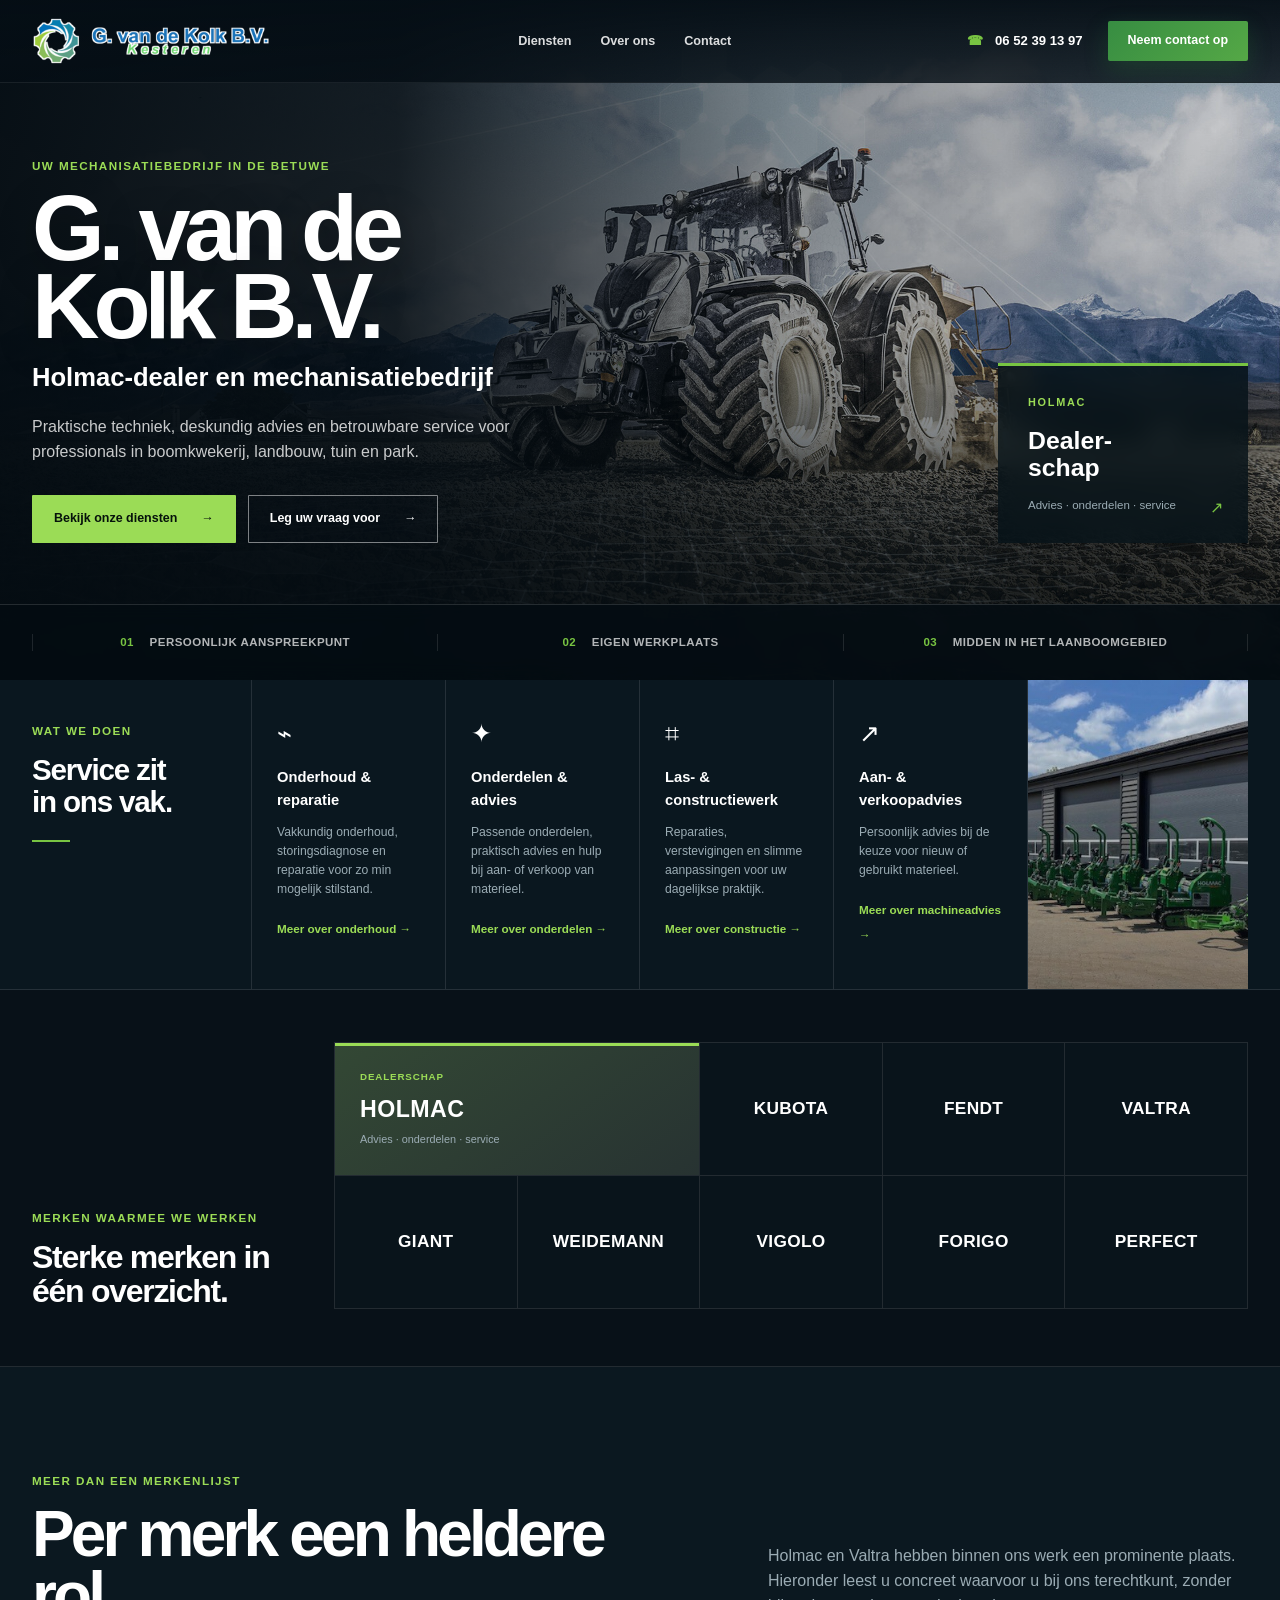
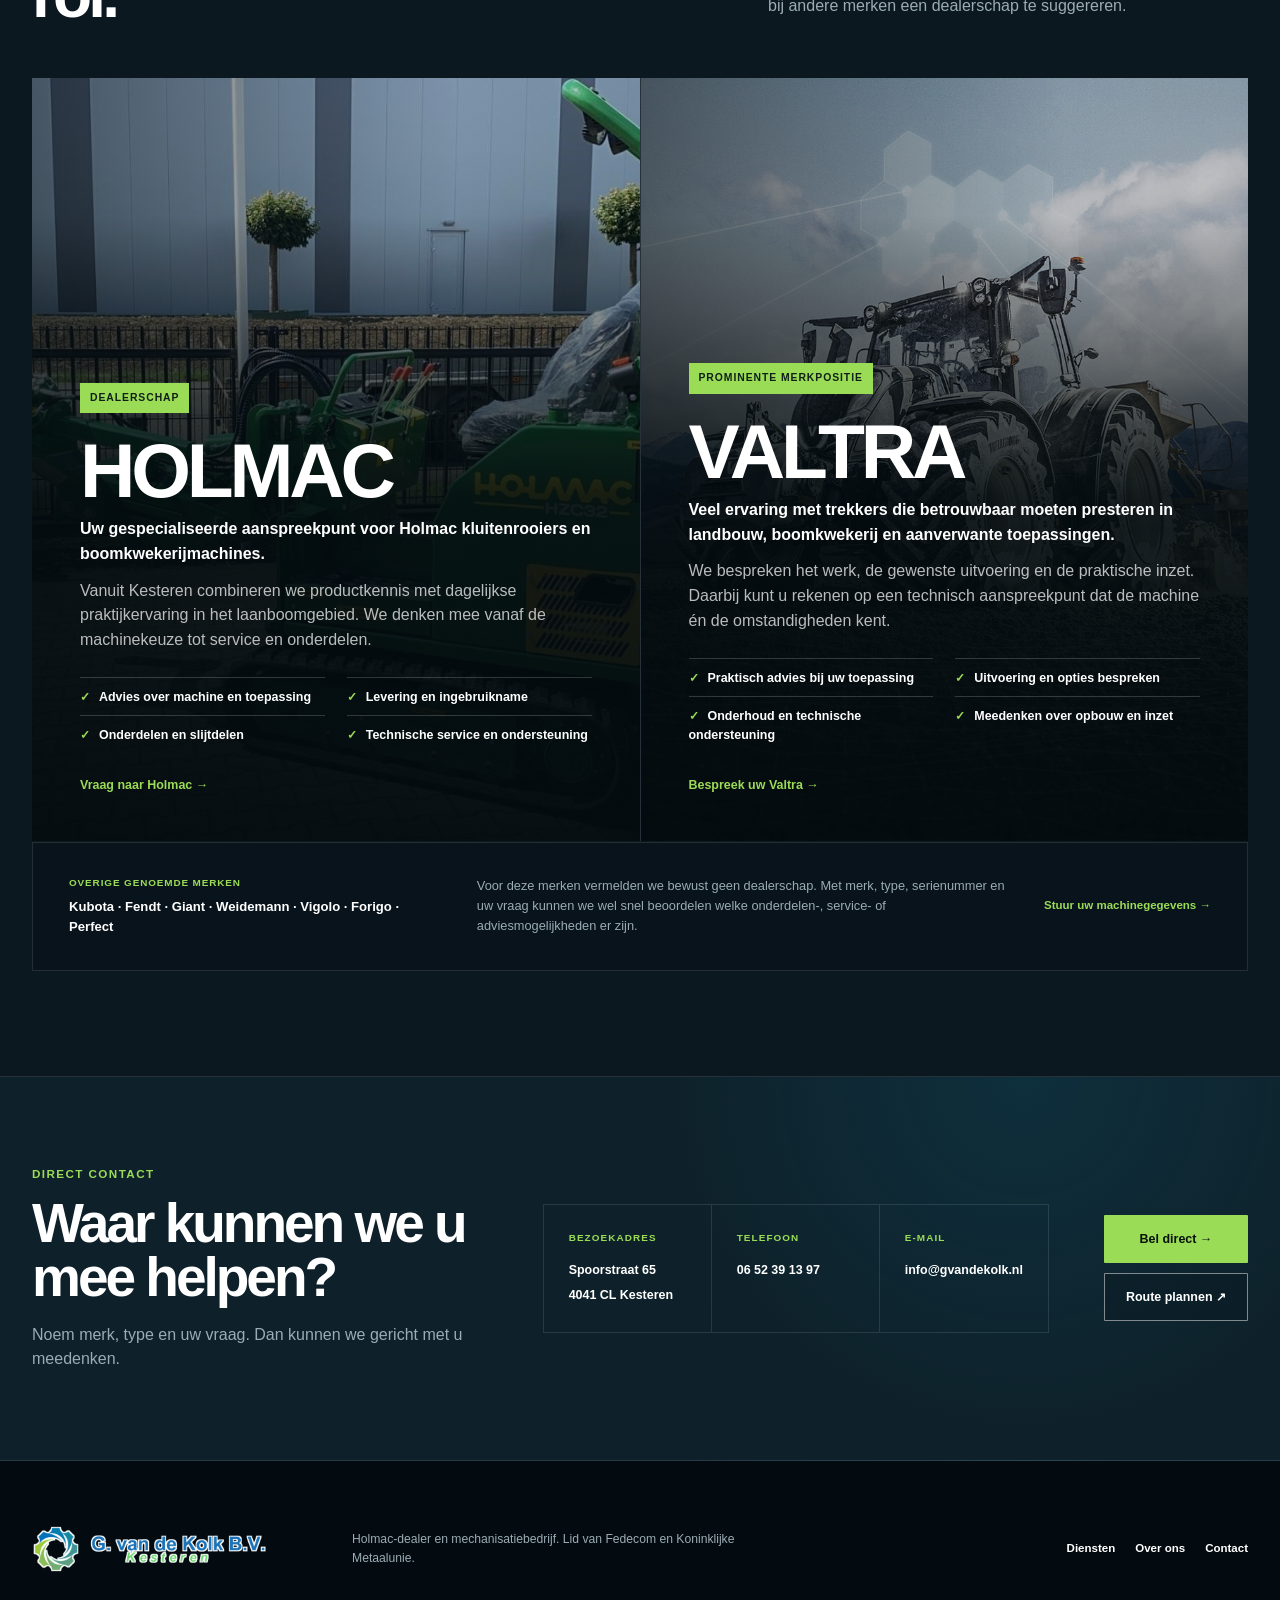
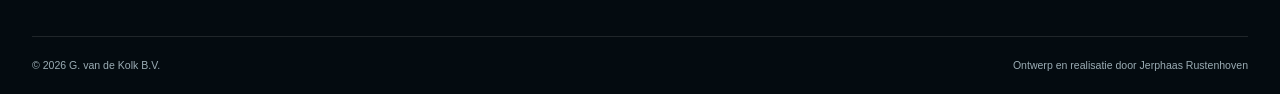
==== commit 5501013f: "Verwerk feedback over keuringen en homepage" ====
--- a/index.html
+++ b/index.html
@@ -3,7 +3,7 @@
 <head>
   <meta charset="utf-8" />
   <meta name="viewport" content="width=device-width, initial-scale=1" />
-  <meta name="description" content="G. van de Kolk B.V. in Kesteren: Holmac-dealer, mechanisatie, service, onderhoud, constructiewerk, onderdelen en keuringen." />
+  <meta name="description" content="G. van de Kolk B.V. in Kesteren: Holmac-dealer, mechanisatie, service, onderhoud, constructiewerk, onderdelen en machineadvies." />
   <meta name="robots" content="noindex, nofollow, noarchive" />
   <meta name="theme-color" content="#08131b" />
   <title>G. van de Kolk B.V. | Mechanisatiebedrijf Kesteren</title>
@@ -11,7 +11,7 @@
   <meta property="og:locale" content="nl_NL" />
   <meta property="og:type" content="website" />
   <meta property="og:title" content="G. van de Kolk B.V. | Mechanisatiebedrijf Kesteren" />
-  <meta property="og:description" content="Holmac-dealer, mechanisatie, service, constructiewerk, onderdelen en keuringen vanuit Kesteren." />
+  <meta property="og:description" content="Holmac-dealer, mechanisatie, service, constructiewerk, onderdelen en machineadvies vanuit Kesteren." />
   <meta property="og:url" content="https://www.gvandekolk.nl/" />
   <link rel="icon" href="assets/logo-gvd-kolk.png" type="image/png" />
   <link rel="preload" href="assets/old-site-media/valtra-n-series-hero.jpg" as="image" fetchpriority="high" />
@@ -116,10 +116,10 @@
           <a href="diensten.html#constructie">Meer over constructie →</a>
         </article>
         <article class="service-mini reveal">
-          <span class="service-icon" aria-hidden="true">✓</span>
-          <h3>Keuringen</h3>
-          <p>Periodieke controle van arbeidsmiddelen en professionele spuitapparatuur.</p>
-          <a href="diensten.html#keuringen-uitleg">Meer over keuringen →</a>
+          <span class="service-icon" aria-hidden="true">↗</span>
+          <h3>Aan- &amp; verkoopadvies</h3>
+          <p>Persoonlijk advies bij de keuze voor nieuw of gebruikt materieel.</p>
+          <a href="diensten.html#machineadvies">Meer over machineadvies →</a>
         </article>
         <div class="service-band-image" role="img" aria-label="Holmac boomkwekerijmachine"></div>
       </div>
@@ -187,24 +187,6 @@
       </div>
     </section>
 
-    <section class="about-v2" id="over-ons" aria-labelledby="about-title">
-      <div class="shell about-v2-grid">
-        <div class="about-v2-copy reveal">
-          <p class="section-label">Over G. van de Kolk</p>
-          <h2 id="about-title">Geworteld in de Betuwe. Gericht op uw werk.</h2>
-          <p>Vanuit Kesteren werken we midden in het laanboomcentrum rond Opheusden. We kennen de machines, het seizoen en het belang van snel kunnen schakelen.</p>
-          <p>Die praktijkkennis combineren we met persoonlijke service, een breed technisch netwerk en een nuchtere aanpak.</p>
-          <div class="about-checks"><span>Persoonlijk contact</span><span>Praktisch advies</span><span>Degelijk vakwerk</span></div>
-          <div class="membership-strip"><span>Lid van</span><strong>FEDECOM</strong><strong>KONINKLIJKE METAALUNIE</strong></div>
-          <a class="about-more" href="over-ons.html">Lees meer over G. van de Kolk →</a>
-        </div>
-        <div class="about-v2-visual reveal reveal-delay">
-          <img src="assets/old-site-media/Holmac-HZC-32-40.jpg" width="1080" height="1080" loading="lazy" decoding="async" alt="Holmac kluitmachine bij G. van de Kolk" />
-          <div><strong>Kesteren</strong><span>Midden in het laanboomgebied</span></div>
-        </div>
-      </div>
-    </section>
-
     <section class="contact-v2" id="contact" aria-labelledby="contact-title">
       <div class="shell contact-v2-grid">
         <div class="contact-v2-title reveal">
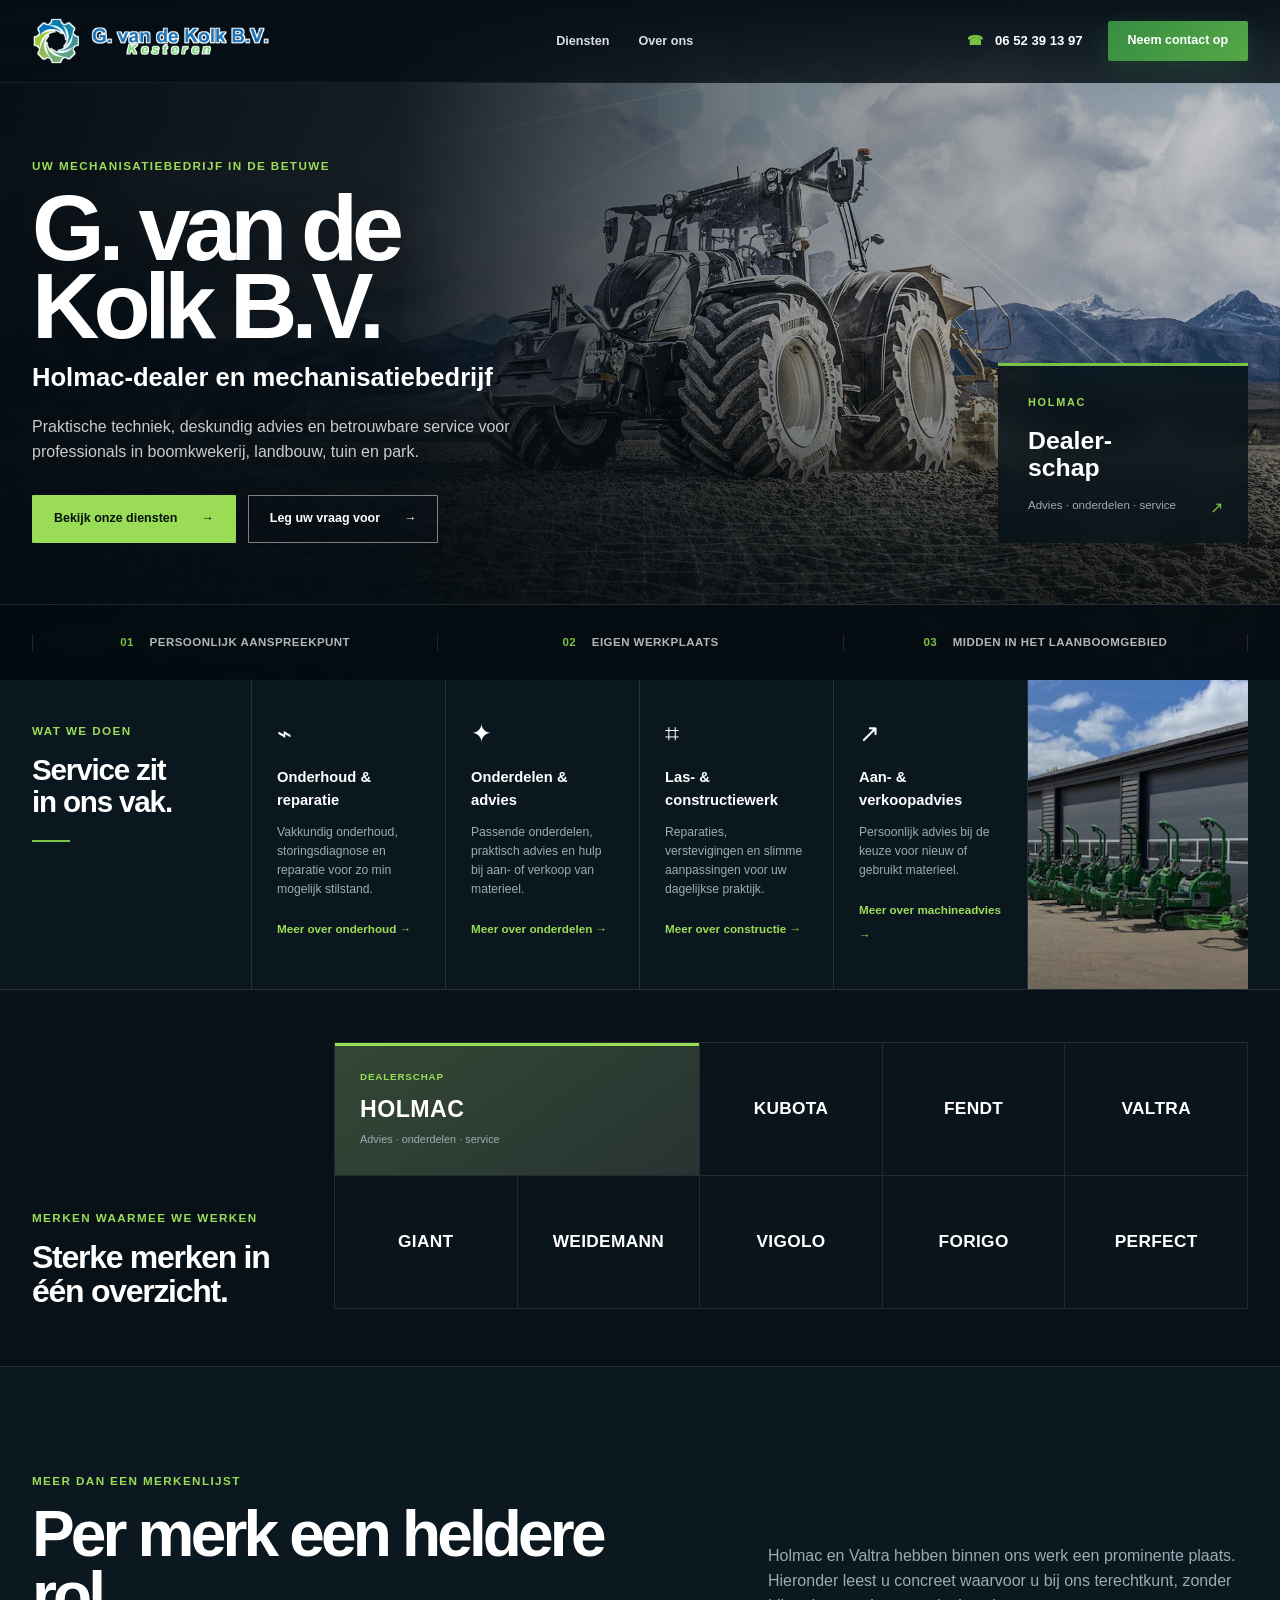
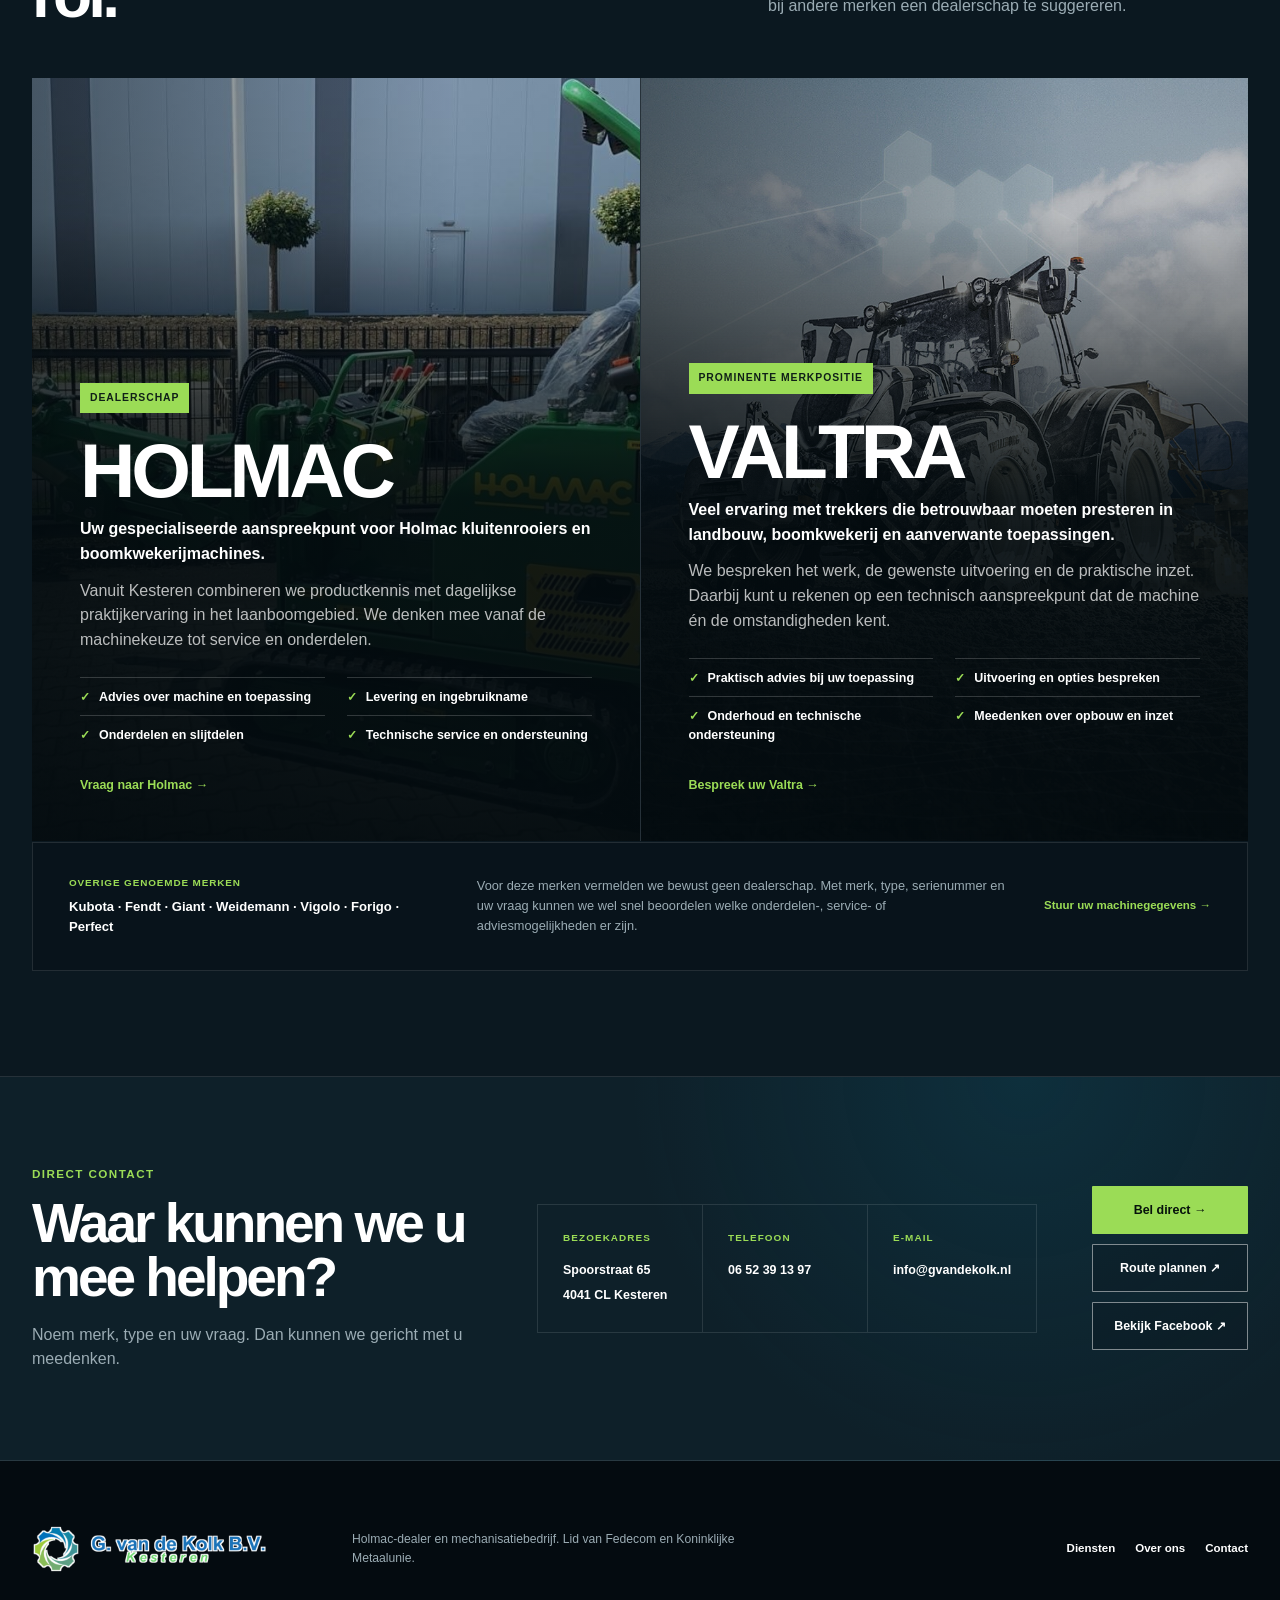
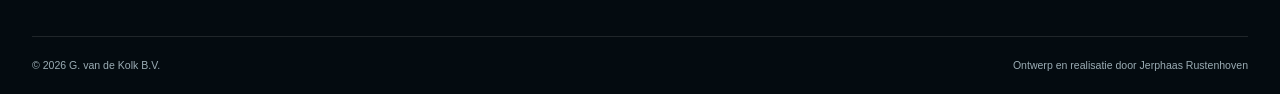
==== commit 5d97c400: "Vereenvoudig contactnavigatie en voeg Facebook toe" ====
--- a/index.html
+++ b/index.html
@@ -52,7 +52,6 @@
       <nav class="main-nav" id="main-nav" aria-label="Hoofdnavigatie" data-menu>
         <a href="diensten.html">Diensten</a>
         <a href="over-ons.html">Over ons</a>
-        <a href="#contact">Contact</a>
       </nav>
       <a class="header-phone" href="tel:+31652391397"><span aria-hidden="true">☎</span> 06 52 39 13 97</a>
       <a class="header-cta" href="#contact">Neem contact op</a>
@@ -202,6 +201,7 @@
         <div class="contact-v2-actions reveal">
           <a class="button button-primary" href="tel:+31652391397">Bel direct →</a>
           <a class="button button-ghost" href="https://www.google.com/maps/search/?api=1&amp;query=Spoorstraat+65+Kesteren" target="_blank" rel="noreferrer">Route plannen ↗</a>
+          <a class="button button-ghost" href="https://www.facebook.com/G-van-de-Kolk-BV-1563999160502861" target="_blank" rel="noopener noreferrer">Bekijk Facebook ↗</a>
         </div>
       </div>
     </section>
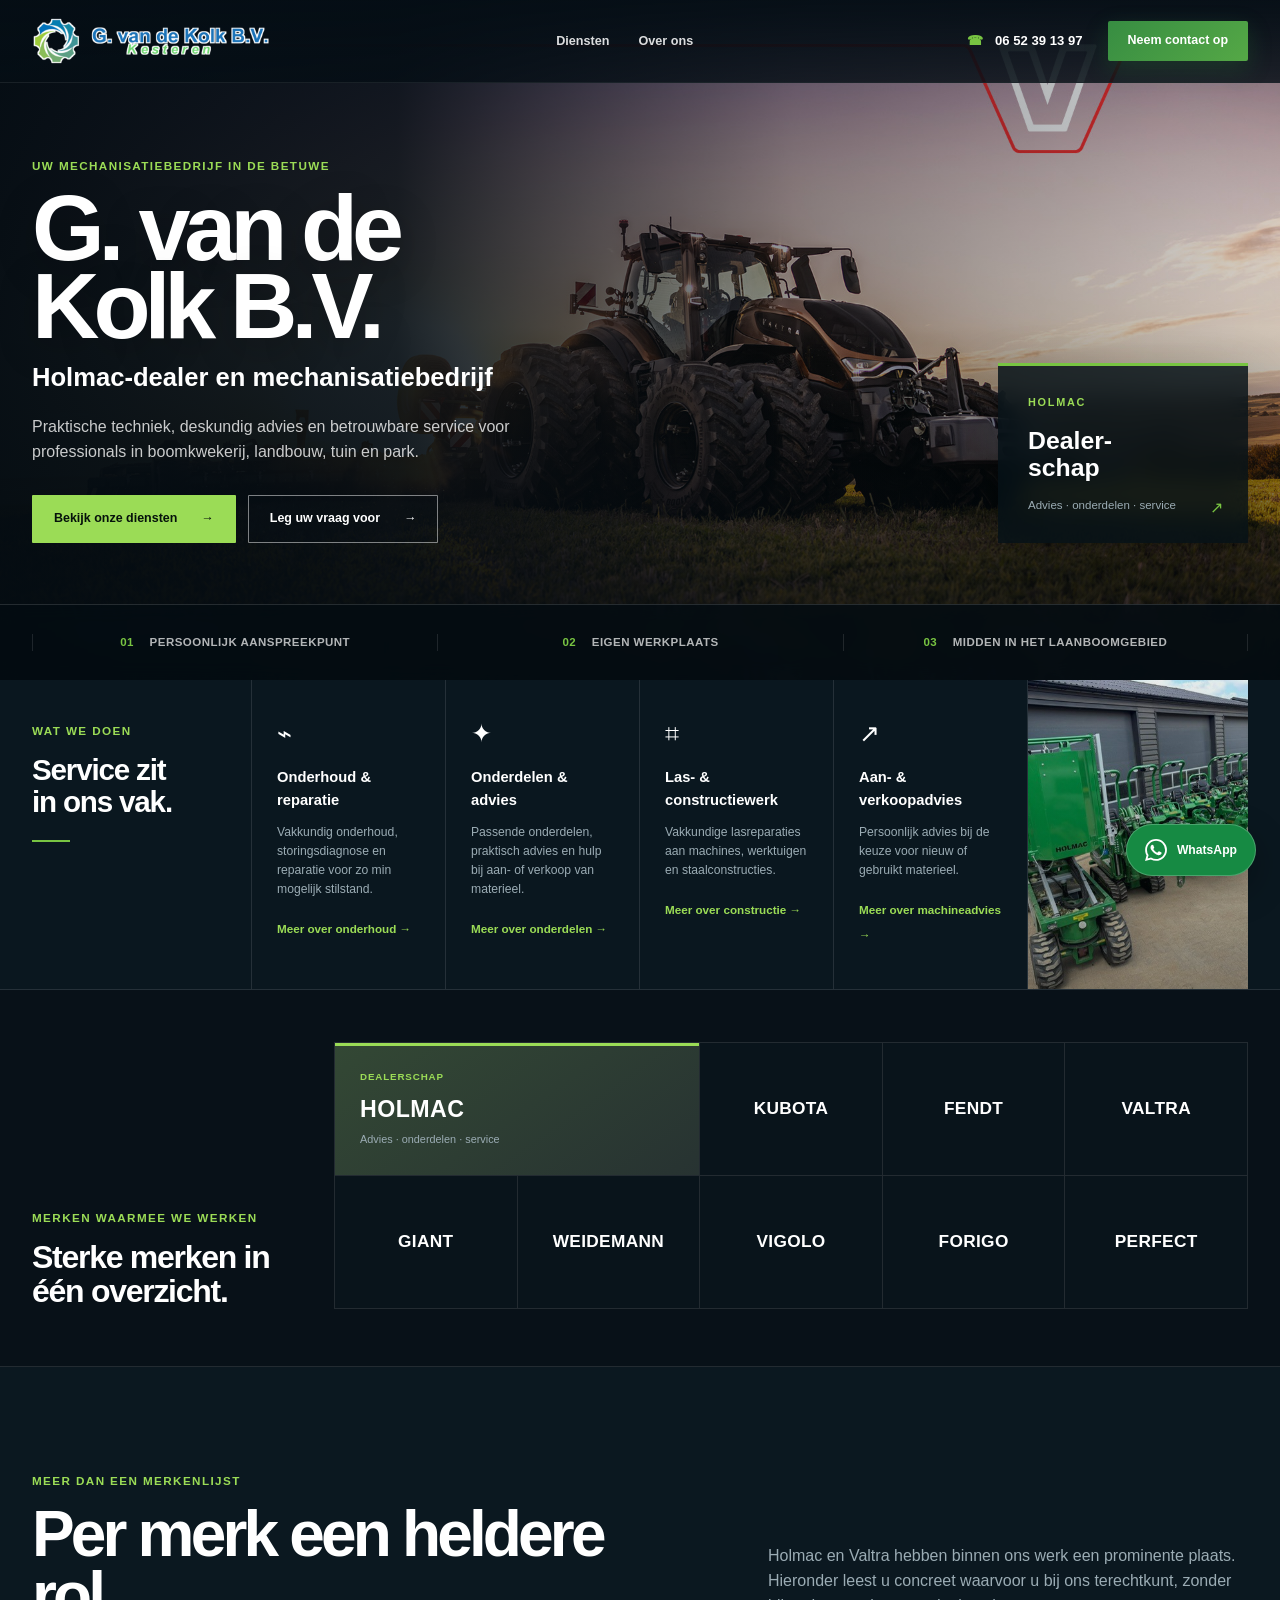
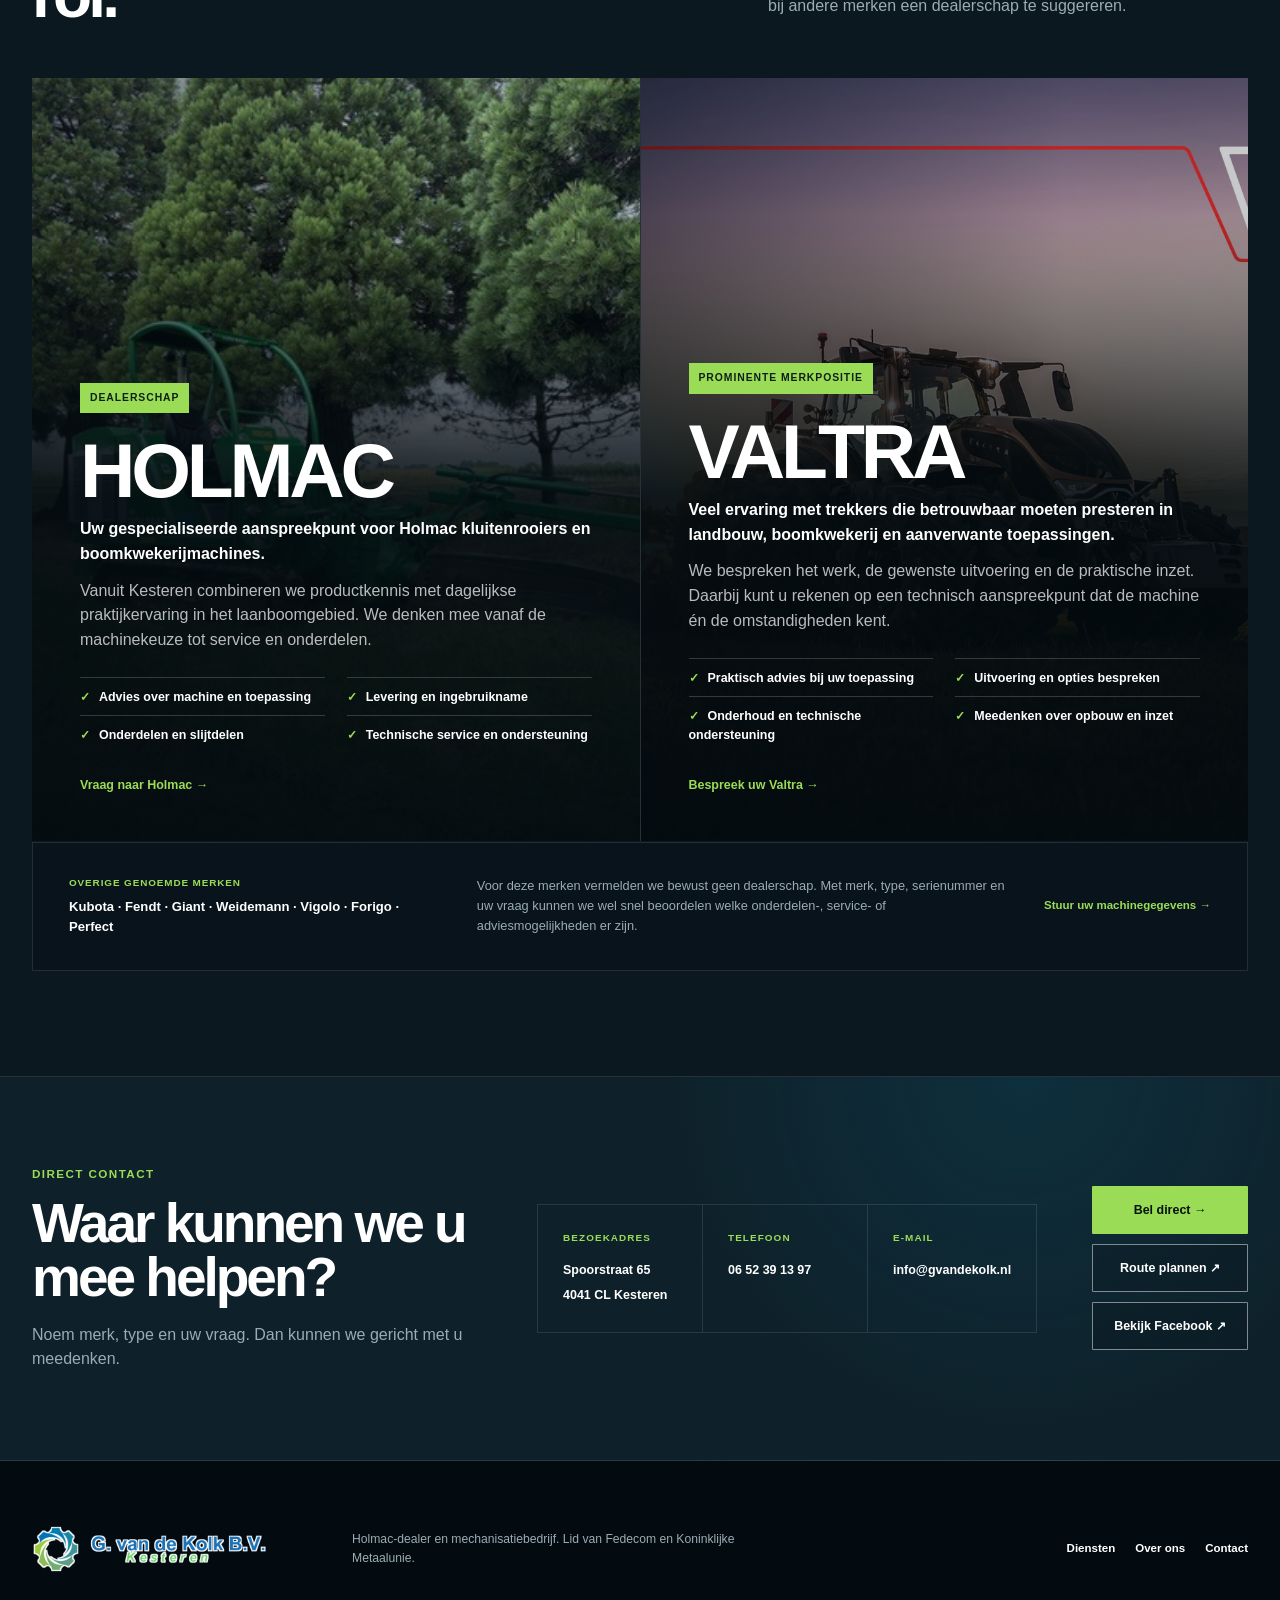
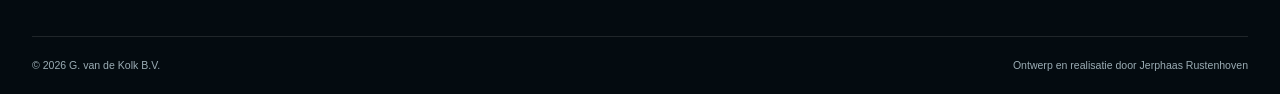
==== commit d89f4daa: "Publiceer nieuwe klantfoto's en inhoudelijke correcties" ====
--- a/index.html
+++ b/index.html
@@ -3,38 +3,107 @@
 <head>
   <meta charset="utf-8" />
   <meta name="viewport" content="width=device-width, initial-scale=1" />
-  <meta name="description" content="G. van de Kolk B.V. in Kesteren: Holmac-dealer, mechanisatie, service, onderhoud, constructiewerk, onderdelen en machineadvies." />
+  <meta name="description" content="Mechanisatiebedrijf in Kesteren voor service, onderhoud, constructiewerk, onderdelen en machineadvies. Holmac-dealer voor boomkwekerij en landbouw." />
   <meta name="robots" content="noindex, nofollow, noarchive" />
   <meta name="theme-color" content="#08131b" />
-  <title>G. van de Kolk B.V. | Mechanisatiebedrijf Kesteren</title>
+  <title>Mechanisatiebedrijf Kesteren | G. van de Kolk B.V.</title>
   <link rel="canonical" href="https://www.gvandekolk.nl/" />
   <meta property="og:locale" content="nl_NL" />
   <meta property="og:type" content="website" />
-  <meta property="og:title" content="G. van de Kolk B.V. | Mechanisatiebedrijf Kesteren" />
-  <meta property="og:description" content="Holmac-dealer, mechanisatie, service, constructiewerk, onderdelen en machineadvies vanuit Kesteren." />
+  <meta property="og:site_name" content="G. van de Kolk B.V." />
+  <meta property="og:title" content="Mechanisatiebedrijf Kesteren | G. van de Kolk B.V." />
+  <meta property="og:description" content="Service, onderhoud, constructiewerk, onderdelen en machineadvies vanuit Kesteren. Holmac-dealer voor boomkwekerij en landbouw." />
   <meta property="og:url" content="https://www.gvandekolk.nl/" />
+  <meta property="og:image" content="https://www.gvandekolk.nl/assets/site-images/valtra-s-series-hero.jpg" />
+  <meta property="og:image:secure_url" content="https://www.gvandekolk.nl/assets/site-images/valtra-s-series-hero.jpg" />
+  <meta property="og:image:type" content="image/jpeg" />
+  <meta property="og:image:width" content="1920" />
+  <meta property="og:image:height" content="1080" />
+  <meta property="og:image:alt" content="Valtra S-serie trekker aan het werk bij zonsondergang" />
+  <meta name="twitter:card" content="summary_large_image" />
+  <meta name="twitter:title" content="Mechanisatiebedrijf Kesteren | G. van de Kolk B.V." />
+  <meta name="twitter:description" content="Service, onderhoud, constructiewerk, onderdelen en machineadvies vanuit Kesteren." />
+  <meta name="twitter:image" content="https://www.gvandekolk.nl/assets/site-images/valtra-s-series-hero.jpg" />
+  <meta name="twitter:image:alt" content="Valtra S-serie trekker aan het werk bij zonsondergang" />
   <link rel="icon" href="assets/logo-gvd-kolk.png" type="image/png" />
-  <link rel="preload" href="assets/old-site-media/valtra-n-series-hero.jpg" as="image" fetchpriority="high" />
+  <link rel="preload" href="assets/site-images/valtra-s-series-hero.jpg" as="image" fetchpriority="high" />
   <script>document.documentElement.classList.add('js');</script>
-  <link rel="stylesheet" href="dark.css?v=20260716-2" />
-  <script src="app.js?v=20260716-2" defer></script>
+  <link rel="stylesheet" href="dark.css?v=20260907-1" />
+  <script src="app.js?v=20260907-1" defer></script>
   <script type="application/ld+json">
     {
       "@context": "https://schema.org",
-      "@type": "LocalBusiness",
-      "name": "G. van de Kolk B.V.",
-      "url": "https://www.gvandekolk.nl/",
-      "logo": "https://www.gvandekolk.nl/assets/logo-gvd-kolk.png",
-      "description": "Holmac-dealer en mechanisatiebedrijf voor boomkwekerij, landbouw, tuin en park.",
-      "telephone": "+31 6 52391397",
-      "email": "info@gvandekolk.nl",
-      "address": {
-        "@type": "PostalAddress",
-        "streetAddress": "Spoorstraat 65",
-        "postalCode": "4041 CL",
-        "addressLocality": "Kesteren",
-        "addressCountry": "NL"
-      }
+      "@graph": [
+        {
+          "@type": ["LocalBusiness", "Organization"],
+          "@id": "https://www.gvandekolk.nl/#bedrijf",
+          "name": "G. van de Kolk B.V.",
+          "url": "https://www.gvandekolk.nl/",
+          "logo": {
+            "@type": "ImageObject",
+            "url": "https://www.gvandekolk.nl/assets/logo-gvd-kolk.png",
+            "width": 700,
+            "height": 144
+          },
+          "image": {
+            "@type": "ImageObject",
+            "@id": "https://www.gvandekolk.nl/#hoofdafbeelding",
+            "url": "https://www.gvandekolk.nl/assets/site-images/valtra-s-series-hero.jpg",
+            "width": 1920,
+            "height": 1080,
+            "caption": "Valtra S-serie trekker aan het werk bij zonsondergang"
+          },
+          "description": "Mechanisatiebedrijf en Holmac-dealer voor boomkwekerij, landbouw, tuin en park.",
+          "telephone": "+31 6 52391397",
+          "email": "info@gvandekolk.nl",
+          "address": {
+            "@type": "PostalAddress",
+            "streetAddress": "Spoorstraat 65",
+            "postalCode": "4041 CL",
+            "addressLocality": "Kesteren",
+            "addressRegion": "Gelderland",
+            "addressCountry": "NL"
+          },
+          "areaServed": [
+            {"@type": "Place", "name": "Betuwe"},
+            {"@type": "Place", "name": "Kesteren"},
+            {"@type": "Place", "name": "Opheusden"}
+          ],
+          "sameAs": [
+            "https://www.facebook.com/G-van-de-Kolk-BV-1563999160502861"
+          ],
+          "hasOfferCatalog": {
+            "@type": "OfferCatalog",
+            "name": "Diensten",
+            "itemListElement": [
+              {"@type": "Offer", "itemOffered": {"@type": "Service", "name": "Service en onderhoud van machines"}},
+              {"@type": "Offer", "itemOffered": {"@type": "Service", "name": "Las- en constructiewerk"}},
+              {"@type": "Offer", "itemOffered": {"@type": "Service", "name": "Onderdelen en technisch advies"}},
+              {"@type": "Offer", "itemOffered": {"@type": "Service", "name": "Aan- en verkoopadvies voor machines"}},
+              {"@type": "Offer", "itemOffered": {"@type": "Service", "name": "VDK- en SKL-keuringen"}}
+            ]
+          }
+        },
+        {
+          "@type": "WebSite",
+          "@id": "https://www.gvandekolk.nl/#website",
+          "url": "https://www.gvandekolk.nl/",
+          "name": "G. van de Kolk B.V.",
+          "inLanguage": "nl-NL",
+          "publisher": {"@id": "https://www.gvandekolk.nl/#bedrijf"}
+        },
+        {
+          "@type": "WebPage",
+          "@id": "https://www.gvandekolk.nl/#webpagina",
+          "url": "https://www.gvandekolk.nl/",
+          "name": "Mechanisatiebedrijf Kesteren | G. van de Kolk B.V.",
+          "description": "Mechanisatiebedrijf in Kesteren voor service, onderhoud, constructiewerk, onderdelen en machineadvies.",
+          "isPartOf": {"@id": "https://www.gvandekolk.nl/#website"},
+          "about": {"@id": "https://www.gvandekolk.nl/#bedrijf"},
+          "inLanguage": "nl-NL",
+          "primaryImageOfPage": {"@id": "https://www.gvandekolk.nl/#hoofdafbeelding"}
+        }
+      ]
     }
   </script>
 </head>
@@ -60,7 +129,7 @@
 
   <main id="inhoud">
     <section class="hero-v2" id="top" aria-labelledby="hero-title">
-      <div class="hero-v2-image" role="img" aria-label="Valtra N-serie trekker aan het werk in het veld"></div>
+      <div class="hero-v2-image" role="img" aria-label="Valtra S-serie trekker aan het werk bij zonsondergang"></div>
       <div class="hero-v2-overlay"></div>
       <div class="shell hero-v2-inner">
         <div class="hero-v2-copy reveal">
@@ -111,7 +180,7 @@
         <article class="service-mini reveal reveal-delay">
           <span class="service-icon" aria-hidden="true">⌗</span>
           <h3>Las- &amp; constructiewerk</h3>
-          <p>Reparaties, verstevigingen en slimme aanpassingen voor uw dagelijkse praktijk.</p>
+          <p>Vakkundige lasreparaties aan machines, werktuigen en staalconstructies.</p>
           <a href="diensten.html#constructie">Meer over constructie →</a>
         </article>
         <article class="service-mini reveal">
@@ -120,7 +189,7 @@
           <p>Persoonlijk advies bij de keuze voor nieuw of gebruikt materieel.</p>
           <a href="diensten.html#machineadvies">Meer over machineadvies →</a>
         </article>
-        <div class="service-band-image" role="img" aria-label="Holmac boomkwekerijmachine"></div>
+        <div class="service-band-image" role="img" aria-label="Rij Holmac-kluitensteekmachines en een compacte rupsmachine bij de werkplaats"></div>
       </div>
     </section>
 
@@ -207,6 +276,11 @@
     </section>
   </main>
 
+  <a class="whatsapp-float" href="https://wa.me/31652391397?text=Goedendag%2C%20ik%20heb%20een%20vraag%20over%20een%20machine." target="_blank" rel="noopener noreferrer" aria-label="Stuur G. van de Kolk een WhatsApp-bericht">
+    <svg viewBox="0 0 24 24" aria-hidden="true"><path d="M17.472 14.382c-.297-.149-1.758-.867-2.03-.967-.273-.099-.471-.148-.67.15-.197.297-.767.966-.94 1.164-.173.199-.347.223-.644.075-.297-.15-1.255-.463-2.39-1.475-.883-.788-1.48-1.761-1.653-2.059-.173-.297-.018-.458.13-.606.134-.133.298-.347.446-.52.149-.174.198-.298.298-.497.099-.198.05-.371-.025-.52-.075-.149-.669-1.612-.916-2.207-.242-.579-.487-.5-.669-.51-.173-.008-.371-.01-.57-.01-.198 0-.52.075-.792.372-.273.297-1.04 1.016-1.04 2.479s1.065 2.875 1.213 3.074c.149.198 2.095 3.2 5.076 4.487.709.306 1.262.489 1.693.625.712.226 1.36.194 1.871.118.571-.085 1.758-.719 2.006-1.413.248-.694.248-1.289.173-1.413-.074-.124-.272-.198-.57-.347m-5.421 7.403h-.004a9.87 9.87 0 0 1-5.031-1.378l-.361-.214-3.741.981.998-3.648-.235-.374a9.86 9.86 0 0 1-1.51-5.26c.001-5.45 4.436-9.884 9.888-9.884 2.64 0 5.122 1.03 6.988 2.898a9.825 9.825 0 0 1 2.894 6.99c-.003 5.45-4.437 9.884-9.892 9.884m8.413-18.297A11.815 11.815 0 0 0 12.05 0C5.495 0 .16 5.335.157 11.892c0 2.096.547 4.142 1.588 5.945L.057 24l6.3-1.652a11.87 11.87 0 0 0 5.69 1.448h.005c6.554 0 11.89-5.335 11.893-11.893a11.821 11.821 0 0 0-3.48-8.413Z" /></svg>
+    <span>WhatsApp</span>
+  </a>
+
   <footer class="site-footer">
     <div class="shell footer-main">
       <a class="brand footer-brand" href="#top"><img src="assets/logo-gvd-kolk.png" width="700" height="144" loading="lazy" decoding="async" alt="G. van de Kolk B.V." /></a>
--- a/dark.css
+++ b/dark.css
@@ -42,7 +42,7 @@
 .menu-button > span:not(.sr-only) { display: block; width: 22px; height: 2px; margin: 5px auto; background: white; transition: transform .2s ease, opacity .2s ease; }
 
 .hero-v2 { position: relative; min-height: 680px; display: flex; align-items: center; overflow: hidden; background: #0b151b; }
-.hero-v2-image { position: absolute; inset: 0; background: url("assets/old-site-media/valtra-n-series-hero.jpg") 50% 52% / cover no-repeat; animation: heroDrift 16s ease-in-out infinite alternate; }
+.hero-v2-image { position: absolute; inset: 0; background: url("assets/site-images/valtra-s-series-hero.jpg") 50% 52% / cover no-repeat; animation: heroDrift 16s ease-in-out infinite alternate; }
 .hero-v2-overlay { position: absolute; inset: 0; background: linear-gradient(90deg, rgba(4,12,18,.98) 0%, rgba(4,12,18,.91) 31%, rgba(4,12,18,.42) 62%, rgba(4,12,18,.16) 100%), linear-gradient(0deg, rgba(3,10,14,.78), transparent 52%); }
 .hero-v2-inner { position: relative; z-index: 2; display: grid; grid-template-columns: minmax(0, 620px) 1fr; gap: 80px; align-items: end; padding: 125px 0 105px; }
 .hero-v2-copy { max-width: 610px; }
@@ -81,7 +81,7 @@
 .service-mini h3 { margin: 0; color: white; font-size: .92rem; }
 .service-mini p { margin: 12px 0 17px; color: var(--muted); font-size: .76rem; }
 .service-mini a { color: var(--green-bright); font-size: .73rem; font-weight: 800; }
-.service-band-image { background: linear-gradient(rgba(7,16,22,.08), rgba(7,16,22,.45)), url("assets/old-site-media/Holmac-zomer-2025.jpg") center 48% / cover no-repeat; }
+.service-band-image { background: linear-gradient(rgba(7,16,22,.08), rgba(7,16,22,.45)), url("assets/site-images/holmac-machines-zomer-2025.jpg") center 48% / cover no-repeat; }
 
 .brand-band { padding: 52px 0 57px; border-bottom: 1px solid var(--line); background: #081118; }
 .brand-band-inner { display: grid; grid-template-columns: 260px 1fr; gap: 42px; align-items: end; }
@@ -104,8 +104,8 @@
 .brand-depth-grid { display: grid; grid-template-columns: 1fr 1fr; gap: 1px; background: var(--line); }
 .brand-depth-card { position: relative; min-height: 710px; display: flex; align-items: flex-end; overflow: hidden; background-position: center; background-size: cover; }
 .brand-depth-card::after { content: ""; position: absolute; inset: 0; background: linear-gradient(0deg, rgba(3,11,15,.98) 0%, rgba(3,11,15,.91) 45%, rgba(3,11,15,.22) 82%), linear-gradient(90deg, rgba(3,11,15,.48), transparent 70%); }
-.brand-depth-holmac { background-image: url("assets/old-site-media/Holmac-HZC-32-40.jpg"); background-position: center 48%; }
-.brand-depth-valtra { background-image: url("assets/old-site-media/valtra-n-series-hero.jpg"); background-position: 64% center; }
+.brand-depth-holmac { background-image: url("assets/site-images/holmac-hzc-45.jpg"); background-position: center 48%; }
+.brand-depth-valtra { background-image: url("assets/site-images/valtra-s-series-hero.jpg"); background-position: 64% center; }
 .brand-depth-content { position: relative; z-index: 2; width: 100%; padding: 285px 48px 44px; }
 .brand-depth-content > span { display: inline-block; padding: 7px 10px; color: #102018; background: var(--green-bright); font-size: .65rem; font-weight: 900; letter-spacing: .09em; text-transform: uppercase; }
 .brand-depth-content h2 { margin: 23px 0 12px; color: white; font-size: clamp(3.7rem, 6vw, 5.6rem); line-height: .9; letter-spacing: -.055em; }
@@ -153,6 +153,10 @@
 .contact-v2-details strong { color: white; font-size: .78rem; line-height: 1.65; }
 .contact-v2-actions { display: flex; flex-direction: column; gap: 10px; }
 
+.whatsapp-float { position: fixed; right: 24px; bottom: 24px; z-index: 110; min-height: 52px; display: inline-flex; align-items: center; gap: 10px; padding: 0 18px; color: #fff; border: 1px solid rgba(255,255,255,.22); border-radius: 999px; background: #168a43; box-shadow: 0 14px 36px rgba(0,0,0,.32); font-size: .76rem; font-weight: 850; transition: transform .2s ease, background .2s ease, box-shadow .2s ease; }
+.whatsapp-float:hover, .whatsapp-float:focus-visible { color: #fff; background: #20a954; transform: translateY(-3px); box-shadow: 0 18px 40px rgba(0,0,0,.38); }
+.whatsapp-float svg { width: 22px; height: 22px; flex: 0 0 auto; fill: currentColor; }
+
 .site-footer { color: var(--muted); background: #040b10; }
 .footer-main { min-height: 175px; display: grid; grid-template-columns: 260px 1fr auto; gap: 60px; align-items: center; }
 .footer-brand img { width: 235px; }
@@ -171,9 +175,9 @@
 .main-nav a[aria-current="page"] { color: white; }
 .main-nav a[aria-current="page"]::after { right: 0; }
 .subpage-hero { position: relative; min-height: 560px; display: flex; align-items: flex-end; overflow: hidden; background-color: var(--night); background-position: center; background-size: cover; }
-.subpage-hero-services { background-image: url("assets/old-site-media/IMG_7558-scaled.jpg"); background-position: center 52%; }
-.subpage-hero-brands { background-image: url("assets/old-site-media/valtra-n-series-hero.jpg"); background-position: center 52%; }
-.subpage-hero-about { background-image: url("assets/old-site-media/Holmac-zomer-2025.jpg"); background-position: center 42%; }
+.subpage-hero-services { background-image: url("assets/site-images/fendt-landbouw.jpg"); background-position: center 52%; }
+.subpage-hero-brands { background-image: url("assets/site-images/valtra-s-series-hero.jpg"); background-position: center 52%; }
+.subpage-hero-about { background-image: url("assets/site-images/holmac-machines-zomer-2025.jpg"); background-position: center 42%; }
 .subpage-hero-overlay { position: absolute; inset: 0; background: linear-gradient(90deg, rgba(4,12,18,.96) 0%, rgba(4,12,18,.75) 48%, rgba(4,12,18,.28) 100%), linear-gradient(0deg, rgba(4,12,18,.75), transparent 52%); }
 .subpage-hero-inner { position: relative; z-index: 2; padding: 175px 0 85px; }
 .breadcrumb { display: flex; align-items: center; gap: 8px; margin-bottom: 36px; color: rgba(255,255,255,.58); font-size: .72rem; }
@@ -205,16 +209,16 @@
 .detail-service-card li::before, .partner-detail-card li::before { content: "✓"; margin-right: 10px; color: #68aa36; }
 .detail-service-card > a, .partner-detail-card > a { color: #518b2d; font-size: .78rem; font-weight: 850; }
 .detail-service-card-image { background-position: center; background-size: cover; }
-.detail-image-maintenance { background-image: linear-gradient(rgba(6,17,23,.12), rgba(6,17,23,.38)), url("assets/old-site-media/IMG_7558-scaled.jpg"); }
+.detail-image-maintenance { background-image: linear-gradient(rgba(6,17,23,.12), rgba(6,17,23,.38)), url("assets/site-images/fendt-landbouw.jpg"); }
 
 .sector-detail-section { padding: 100px 0; background: var(--night-2); }
 .sector-detail-grid { display: grid; grid-template-columns: repeat(3, 1fr); }
 .sector-detail { position: relative; min-height: 430px; display: flex; align-items: flex-end; overflow: hidden; padding: 36px; border-right: 1px solid var(--line); background-position: center; background-size: cover; }
 .sector-detail:last-child { border-right: 0; }
 .sector-detail::after { content: ""; position: absolute; inset: 0; background: linear-gradient(0deg, rgba(3,11,15,.96), rgba(4,13,18,.12)); }
-.sector-detail-boom { background-image: url("assets/old-site-media/Holmac-HZC-32-40.jpg"); }
-.sector-detail-land { background-image: url("assets/old-site-media/IMG_7558-scaled.jpg"); }
-.sector-detail-park { background-image: url("assets/old-site-media/Kubota-B2311-1.jpg"); }
+.sector-detail-boom { background-image: url("assets/site-images/holmac-miniloader.webp"); }
+.sector-detail-land { background-image: url("assets/site-images/fendt-landbouw.jpg"); }
+.sector-detail-park { background-image: url("assets/site-images/gyrokart.webp"); background-position: center 55%; }
 .sector-detail > span { position: absolute; z-index: 2; top: 26px; right: 28px; color: var(--green-bright); font-size: .72rem; font-weight: 900; }
 .sector-detail > div { position: relative; z-index: 2; }
 .sector-detail h3 { margin: 0; color: white; font-size: 1.55rem; }
@@ -284,7 +288,7 @@
 .partner-detail-card > span { display: inline-block; padding: 7px 10px; color: #102018; background: var(--green-bright); font-size: .65rem; font-weight: 900; letter-spacing: .09em; text-transform: uppercase; }
 .partner-detail-card h2 { margin: 35px 0 0; font-size: 3rem; letter-spacing: -.04em; }
 .partner-detail-card > p { color: #5c6962; }
-.partner-detail-valtra { position: relative; display: flex; align-items: flex-end; overflow: hidden; padding: 0; color: white; background: #08131b url("assets/old-site-media/valtra-n-series-hero.jpg") 64% center / cover no-repeat; }
+.partner-detail-valtra { position: relative; display: flex; align-items: flex-end; overflow: hidden; padding: 0; color: white; background: #08131b url("assets/site-images/valtra-s-series-hero.jpg") 64% center / cover no-repeat; }
 .partner-detail-valtra::after { content: ""; position: absolute; inset: 0; background: linear-gradient(0deg, rgba(3,11,15,.98) 0%, rgba(3,11,15,.9) 43%, rgba(3,11,15,.16) 82%), linear-gradient(90deg, rgba(3,11,15,.55), transparent 70%); }
 .partner-detail-valtra-content { position: relative; z-index: 2; width: 100%; padding: 280px 55px 48px; }
 .partner-detail-valtra-content > span { display: inline-block; padding: 7px 10px; color: #102018; background: var(--green-bright); font-size: .65rem; font-weight: 900; letter-spacing: .09em; text-transform: uppercase; }
@@ -497,6 +501,8 @@
   .region-facts { grid-template-columns: 1fr; }
   .region-facts span { border-right: 0; border-bottom: 1px solid rgba(18,32,25,.14); }
   .region-facts span:last-child { border-bottom: 0; }
+  .whatsapp-float { right: 14px; bottom: 14px; width: 52px; min-height: 52px; justify-content: center; padding: 0; }
+  .whatsapp-float span { position: absolute; width: 1px; height: 1px; overflow: hidden; clip: rect(0 0 0 0); white-space: nowrap; }
 }
 
 @media (prefers-reduced-motion: reduce) {
